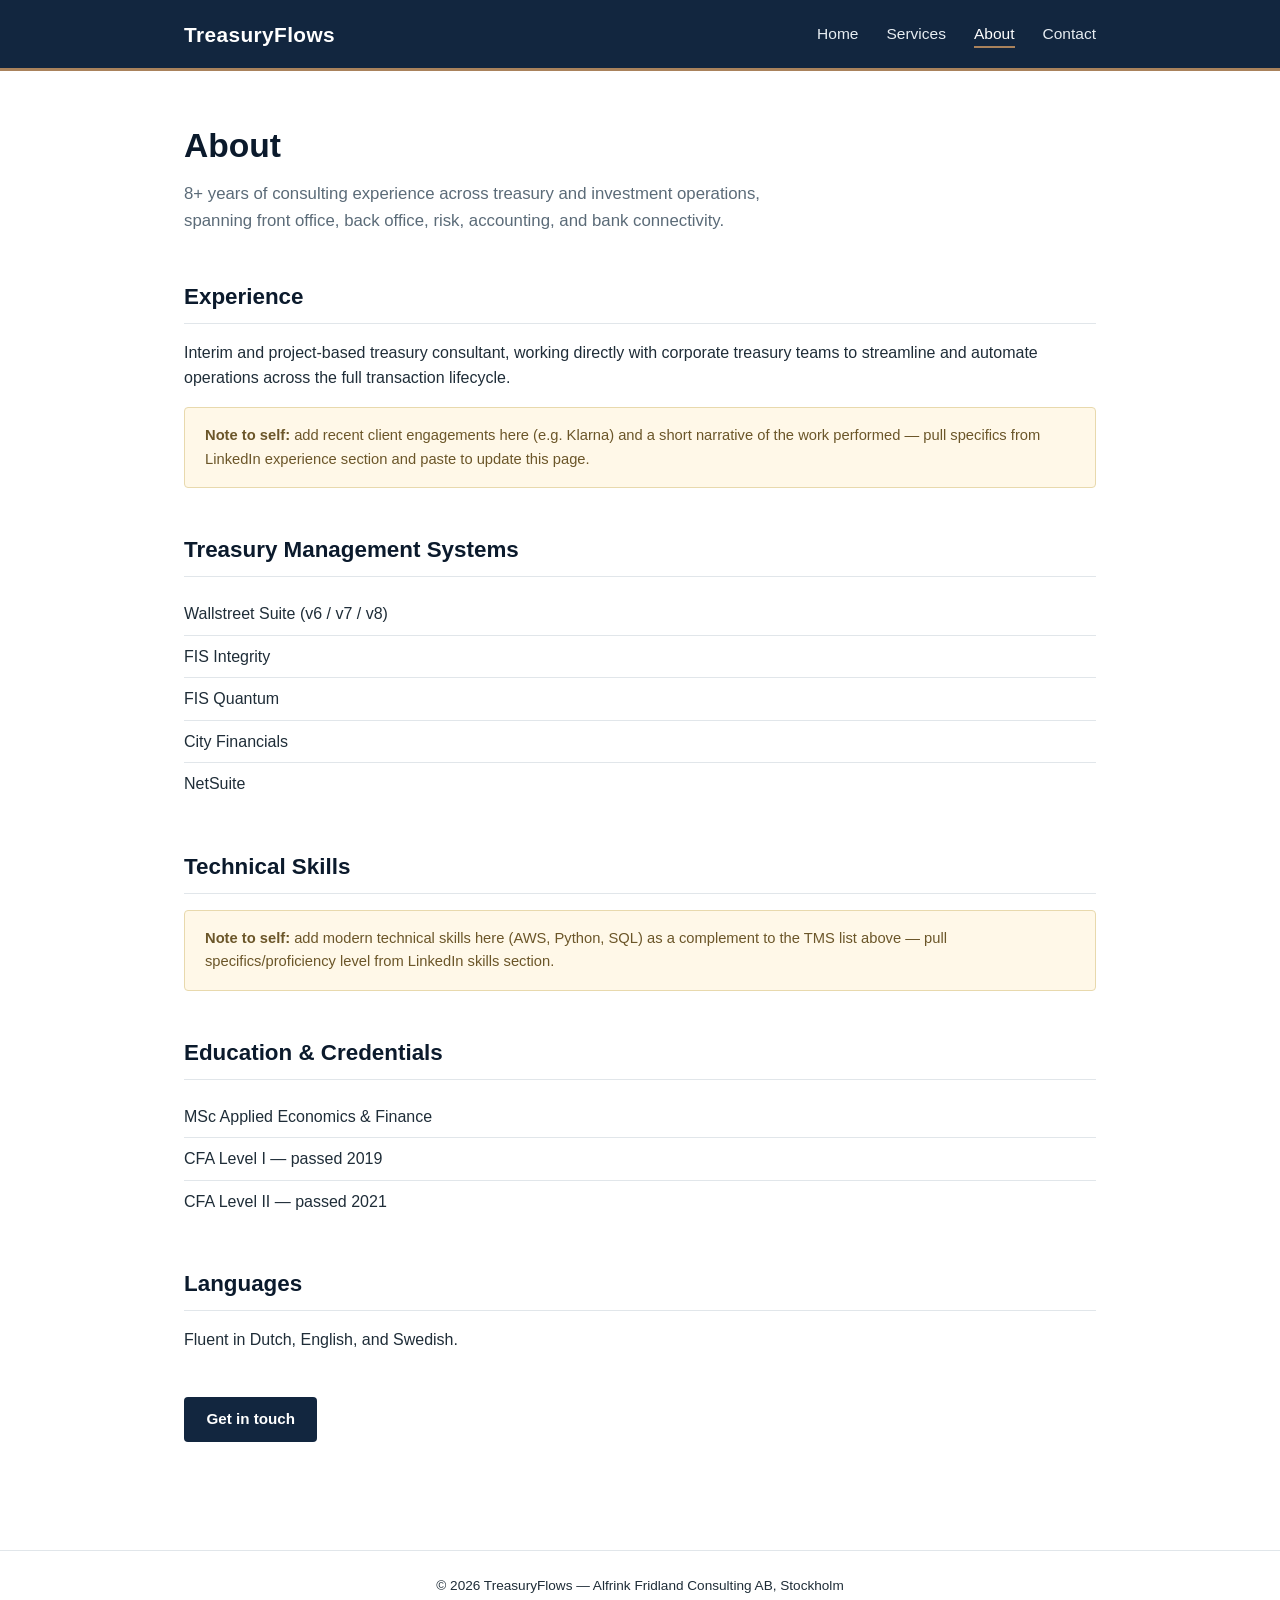
==== about.html @ e220ada0 "Initial TreasuryFlows static site Home, Services, About, and Contact pages with a shared nav and sty" ====
<!DOCTYPE html>
<html lang="en">
<head>
<meta charset="UTF-8">
<meta name="viewport" content="width=device-width, initial-scale=1.0">
<title>About | TreasuryFlows</title>
<meta name="description" content="About Stef Alfrink — 8+ years of treasury and investment operations consulting across leading Treasury Management Systems.">
<link rel="stylesheet" href="styles.css">
</head>
<body>

<header class="site-header">
  <div class="header-inner">
    <a class="brand" href="index.html">TreasuryFlows</a>
    <nav class="site-nav">
      <ul>
        <li><a href="index.html">Home</a></li>
        <li><a href="services.html">Services</a></li>
        <li><a href="about.html" class="active">About</a></li>
        <li><a href="contact.html">Contact</a></li>
      </ul>
    </nav>
  </div>
</header>

<main>

  <section>
    <h1>About</h1>
    <p class="lede">8+ years of consulting experience across treasury and investment operations, spanning front office, back office, risk, accounting, and bank connectivity.</p>
  </section>

  <section>
    <h2>Experience</h2>
    <p>Interim and project-based treasury consultant, working directly with corporate treasury teams to streamline and automate operations across the full transaction lifecycle.</p>
    <div class="note">
      <strong>Note to self:</strong> add recent client engagements here (e.g. Klarna) and a short narrative of the work performed — pull specifics from LinkedIn experience section and paste to update this page.
    </div>
  </section>

  <section>
    <h2>Treasury Management Systems</h2>
    <ul class="credentials-list">
      <li>Wallstreet Suite (v6 / v7 / v8)</li>
      <li>FIS Integrity</li>
      <li>FIS Quantum</li>
      <li>City Financials</li>
      <li>NetSuite</li>
    </ul>
  </section>

  <section>
    <h2>Technical Skills</h2>
    <div class="note">
      <strong>Note to self:</strong> add modern technical skills here (AWS, Python, SQL) as a complement to the TMS list above — pull specifics/proficiency level from LinkedIn skills section.
    </div>
  </section>

  <section>
    <h2>Education &amp; Credentials</h2>
    <ul class="credentials-list">
      <li>MSc Applied Economics &amp; Finance</li>
      <li>CFA Level I — passed 2019</li>
      <li>CFA Level II — passed 2021</li>
    </ul>
  </section>

  <section>
    <h2>Languages</h2>
    <p>Fluent in Dutch, English, and Swedish.</p>
  </section>

  <section>
    <p><a class="btn" href="contact.html">Get in touch</a></p>
  </section>

</main>

<footer class="site-footer">
  <p>&copy; 2026 TreasuryFlows — Alfrink Fridland Consulting AB, Stockholm</p>
</footer>

</body>
</html>
---- styles.css ----
/* TreasuryFlows — shared styles */

:root {
  --navy: #12263f;
  --navy-dark: #0b1a2c;
  --slate: #3d5a73;
  --accent: #a9825c;
  --bg: #ffffff;
  --bg-alt: #f5f7f9;
  --text: #1f2d38;
  --text-muted: #5b6b78;
  --border: #e1e6ea;
  --max-width: 960px;
}

* {
  box-sizing: border-box;
}

html {
  scroll-behavior: smooth;
}

body {
  margin: 0;
  font-family: -apple-system, BlinkMacSystemFont, "Segoe UI", Roboto, Helvetica, Arial, sans-serif;
  color: var(--text);
  background: var(--bg);
  line-height: 1.6;
}

a {
  color: var(--navy);
  text-decoration: none;
}

a:hover {
  text-decoration: underline;
}

img {
  max-width: 100%;
  display: block;
}

/* Header / nav */

header.site-header {
  background: var(--navy);
  border-bottom: 3px solid var(--accent);
}

.header-inner {
  max-width: var(--max-width);
  margin: 0 auto;
  padding: 1.1rem 1.5rem;
  display: flex;
  align-items: center;
  justify-content: space-between;
  flex-wrap: wrap;
  gap: 0.75rem;
}

.brand {
  color: #ffffff;
  font-size: 1.3rem;
  font-weight: 700;
  letter-spacing: 0.02em;
}

.brand:hover {
  text-decoration: none;
  opacity: 0.9;
}

nav.site-nav ul {
  list-style: none;
  display: flex;
  gap: 1.75rem;
  margin: 0;
  padding: 0;
  flex-wrap: wrap;
}

nav.site-nav a {
  color: #e7edf2;
  font-weight: 500;
  font-size: 0.97rem;
}

nav.site-nav a:hover,
nav.site-nav a.active {
  color: #ffffff;
  text-decoration: none;
  border-bottom: 2px solid var(--accent);
  padding-bottom: 4px;
}

/* Main layout */

main {
  max-width: var(--max-width);
  margin: 0 auto;
  padding: 3rem 1.5rem 4rem;
}

section {
  margin-bottom: 2.75rem;
}

h1 {
  font-size: 2.1rem;
  margin: 0 0 0.5rem;
  color: var(--navy-dark);
}

h2 {
  font-size: 1.4rem;
  margin: 0 0 1rem;
  color: var(--navy-dark);
  border-bottom: 1px solid var(--border);
  padding-bottom: 0.5rem;
}

h3 {
  font-size: 1.1rem;
  margin: 0 0 0.4rem;
  color: var(--navy);
}

p {
  margin: 0 0 1rem;
  color: var(--text);
}

.tagline {
  font-size: 1.15rem;
  color: var(--slate);
  font-weight: 500;
  margin-bottom: 1.5rem;
}

.lede {
  font-size: 1.05rem;
  color: var(--text-muted);
  max-width: 640px;
}

/* Hero (home page) */

.hero {
  background: var(--bg-alt);
  border: 1px solid var(--border);
  border-radius: 6px;
  padding: 2.5rem;
  margin-bottom: 3rem;
}

/* Highlight / service cards */

.card-grid {
  display: grid;
  grid-template-columns: repeat(auto-fit, minmax(220px, 1fr));
  gap: 1.5rem;
}

.card {
  background: var(--bg-alt);
  border: 1px solid var(--border);
  border-radius: 6px;
  padding: 1.5rem;
}

.card h3 {
  margin-bottom: 0.6rem;
}

.card ul {
  margin: 0;
  padding-left: 1.1rem;
  color: var(--text-muted);
}

.card li {
  margin-bottom: 0.3rem;
}

/* Buttons / CTA */

.btn {
  display: inline-block;
  background: var(--navy);
  color: #ffffff;
  padding: 0.65rem 1.4rem;
  border-radius: 4px;
  font-weight: 600;
  font-size: 0.95rem;
}

.btn:hover {
  background: var(--navy-dark);
  text-decoration: none;
}

/* About page */

.credentials-list {
  list-style: none;
  padding: 0;
  margin: 0;
}

.credentials-list li {
  padding: 0.5rem 0;
  border-bottom: 1px solid var(--border);
}

.credentials-list li:last-child {
  border-bottom: none;
}

.note {
  background: #fff8e8;
  border: 1px solid #e8d9ad;
  border-radius: 4px;
  padding: 1rem 1.25rem;
  color: #6b5629;
  font-size: 0.92rem;
}

/* Contact page */

.contact-details {
  list-style: none;
  padding: 0;
  margin: 0 0 1.5rem;
  font-size: 1.05rem;
}

.contact-details li {
  margin-bottom: 0.6rem;
}

.contact-details .label {
  color: var(--text-muted);
  display: inline-block;
  min-width: 90px;
}

/* Footer */

footer.site-footer {
  border-top: 1px solid var(--border);
  padding: 1.5rem;
  text-align: center;
  color: var(--text-muted);
  font-size: 0.85rem;
}

footer.site-footer p {
  margin: 0;
}

/* Responsive */

@media (max-width: 560px) {
  .header-inner {
    flex-direction: column;
    align-items: flex-start;
  }

  nav.site-nav ul {
    gap: 1.1rem;
  }

  main {
    padding: 2rem 1.25rem 3rem;
  }

  h1 {
    font-size: 1.7rem;
  }
}
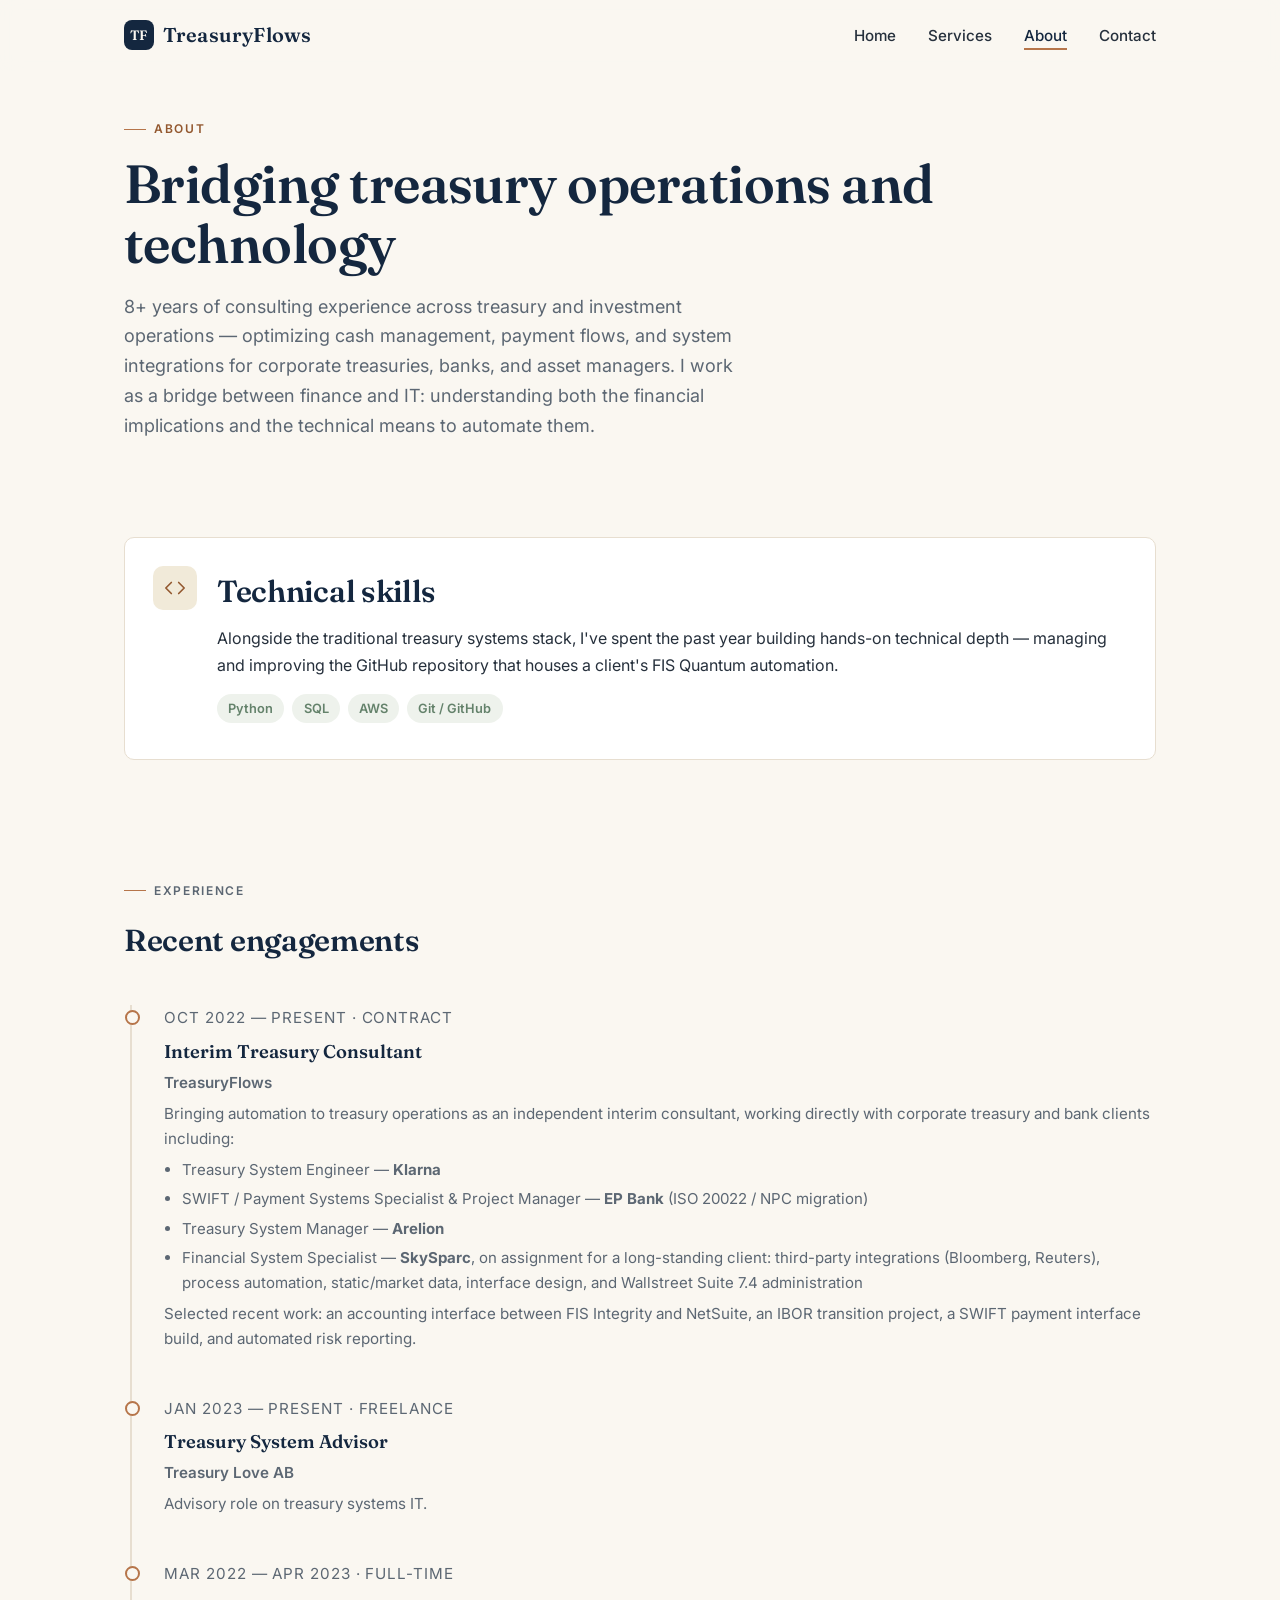
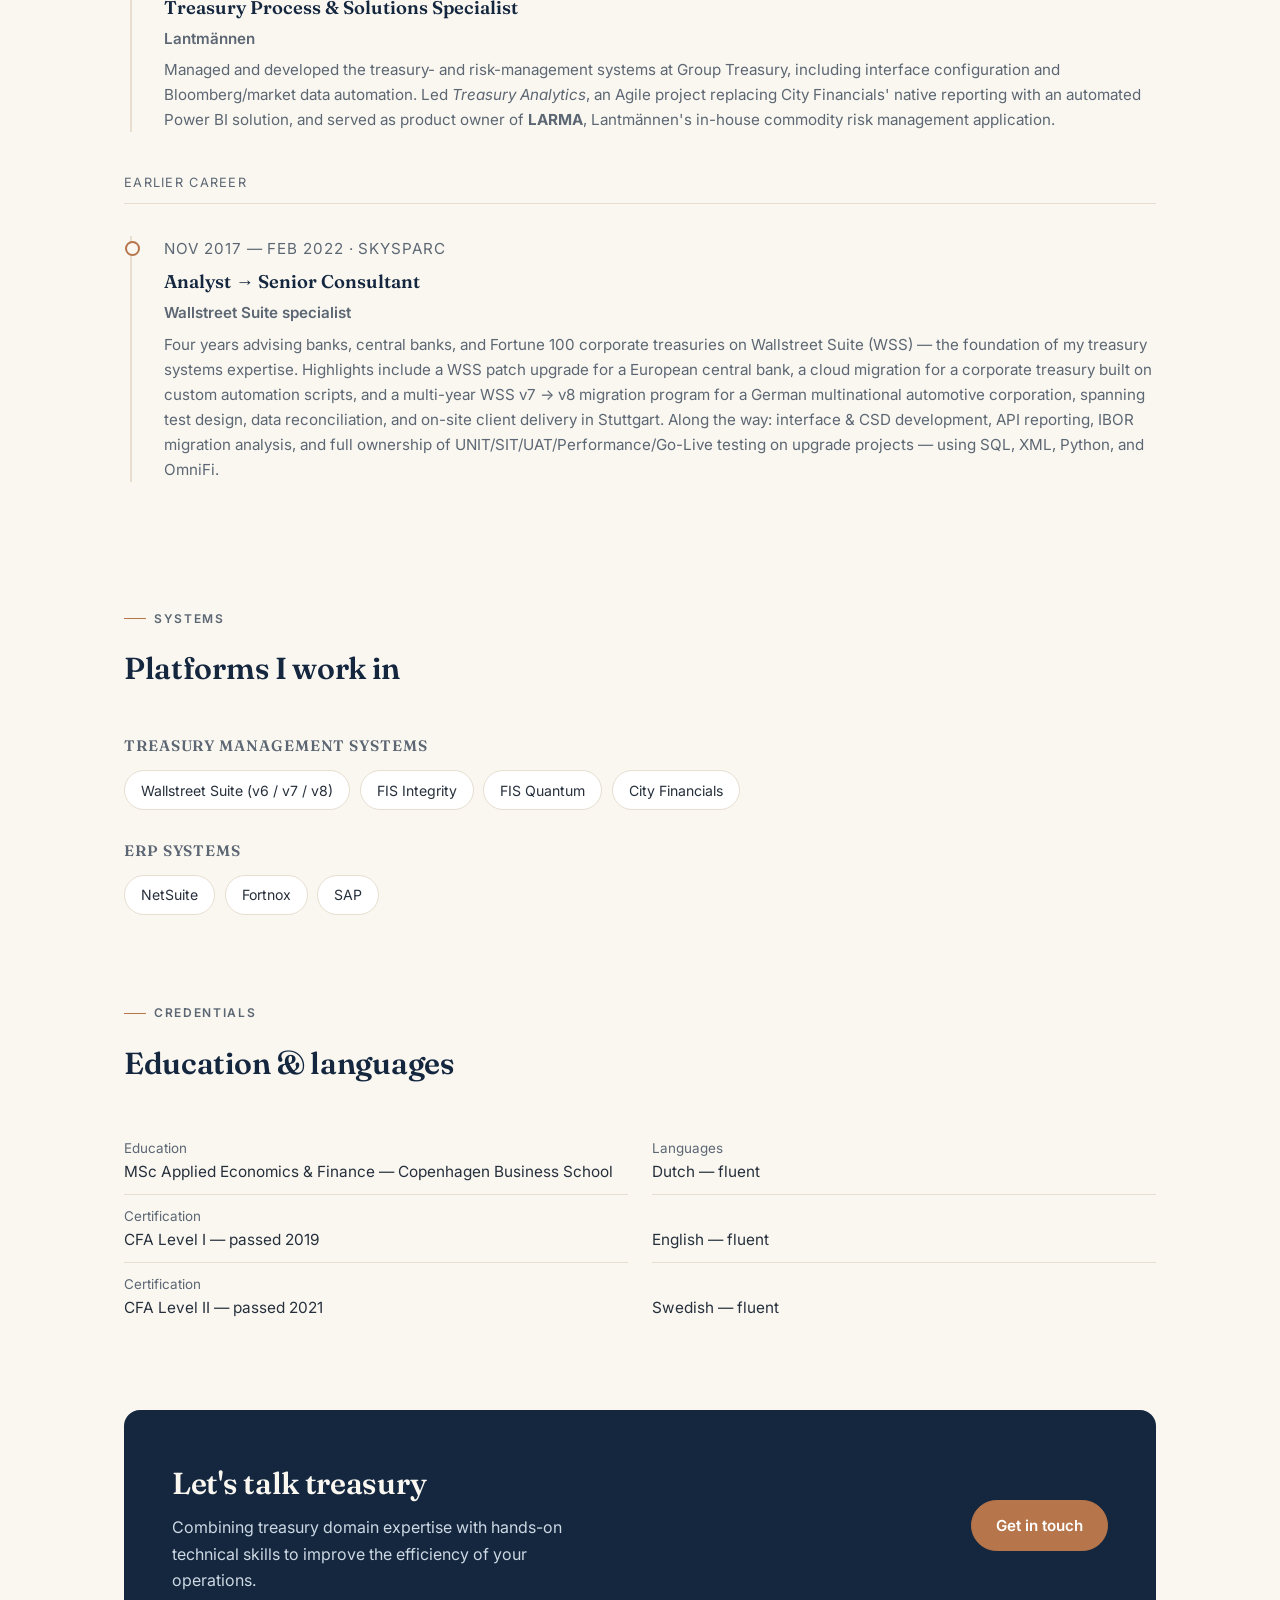
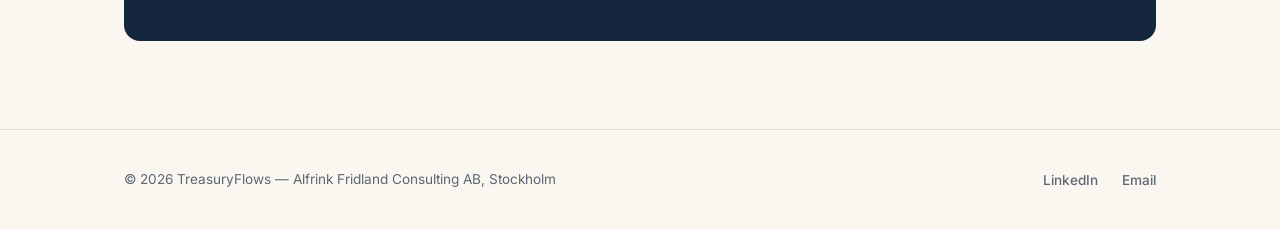
==== commit ca5fdba8: "Redesign site with real experience content and polish Replace the flat navy/white layout with an edi" ====
--- a/about.html
+++ b/about.html
@@ -4,14 +4,18 @@
 <meta charset="UTF-8">
 <meta name="viewport" content="width=device-width, initial-scale=1.0">
 <title>About | TreasuryFlows</title>
-<meta name="description" content="About Stef Alfrink — 8+ years of treasury and investment operations consulting across leading Treasury Management Systems.">
+<meta name="description" content="About Stef Alfrink — 8+ years of treasury and investment operations consulting across leading Treasury Management Systems, with hands-on Python, SQL, and AWS automation skills.">
+<link rel="icon" type="image/svg+xml" href="assets/favicon.svg">
+<link rel="preconnect" href="https://fonts.googleapis.com">
+<link rel="preconnect" href="https://fonts.gstatic.com" crossorigin>
+<link href="https://fonts.googleapis.com/css2?family=Fraunces:opsz,wght@9..144,500;9..144,600;9..144,700&family=Inter:wght@400;500;600;700&display=swap" rel="stylesheet">
 <link rel="stylesheet" href="styles.css">
 </head>
 <body>
 
 <header class="site-header">
   <div class="header-inner">
-    <a class="brand" href="index.html">TreasuryFlows</a>
+    <a class="brand" href="index.html"><span class="brand-mark">TF</span>TreasuryFlows</a>
     <nav class="site-nav">
       <ul>
         <li><a href="index.html">Home</a></li>
@@ -20,65 +24,147 @@
         <li><a href="contact.html">Contact</a></li>
       </ul>
     </nav>
+    <button class="nav-toggle" aria-label="Toggle navigation" aria-expanded="false">
+      <span></span>
+    </button>
   </div>
 </header>
 
 <main>
 
-  <section>
-    <h1>About</h1>
-    <p class="lede">8+ years of consulting experience across treasury and investment operations, spanning front office, back office, risk, accounting, and bank connectivity.</p>
+  <section class="section-tight reveal">
+    <p class="eyebrow">About</p>
+    <h1>Bridging treasury operations and technology</h1>
+    <p class="lede">8+ years of consulting experience across treasury and investment operations — optimizing cash management, payment flows, and system integrations for corporate treasuries, banks, and asset managers. I work as a bridge between finance and IT: understanding both the financial implications and the technical means to automate them.</p>
   </section>
 
-  <section>
-    <h2>Experience</h2>
-    <p>Interim and project-based treasury consultant, working directly with corporate treasury teams to streamline and automate operations across the full transaction lifecycle.</p>
-    <div class="note">
-      <strong>Note to self:</strong> add recent client engagements here (e.g. Klarna) and a short narrative of the work performed — pull specifics from LinkedIn experience section and paste to update this page.
+  <section class="section-tight reveal">
+    <div class="skill-callout">
+      <div class="skill-callout-icon">
+        <svg viewBox="0 0 24 24" fill="none" stroke="currentColor" stroke-width="1.8" stroke-linecap="round" stroke-linejoin="round"><polyline points="16 18 22 12 16 6"/><polyline points="8 6 2 12 8 18"/></svg>
+      </div>
+      <div>
+        <h2>Technical skills</h2>
+        <p>Alongside the traditional treasury systems stack, I've spent the past year building hands-on technical depth — managing and improving the GitHub repository that houses a client's FIS Quantum automation.</p>
+        <div class="skill-tags">
+          <span>Python</span>
+          <span>SQL</span>
+          <span>AWS</span>
+          <span>Git / GitHub</span>
+        </div>
+      </div>
     </div>
   </section>
 
-  <section>
-    <h2>Treasury Management Systems</h2>
-    <ul class="credentials-list">
+  <section class="section">
+    <div class="section-head reveal">
+      <p class="eyebrow">Experience</p>
+      <h2>Recent engagements</h2>
+    </div>
+
+    <div class="timeline reveal">
+      <div class="timeline-item">
+        <p class="timeline-meta">Oct 2022 — Present · Contract</p>
+        <h3>Interim Treasury Consultant</h3>
+        <p class="timeline-org">TreasuryFlows</p>
+        <p>Bringing automation to treasury operations as an independent interim consultant, working directly with corporate treasury and bank clients including:</p>
+        <ul>
+          <li>Treasury System Engineer — <strong>Klarna</strong></li>
+          <li>SWIFT / Payment Systems Specialist &amp; Project Manager — <strong>EP Bank</strong> (ISO 20022 / NPC migration)</li>
+          <li>Treasury System Manager — <strong>Arelion</strong></li>
+          <li>Financial System Specialist — <strong>SkySparc</strong>, on assignment for a long-standing client: third-party integrations (Bloomberg, Reuters), process automation, static/market data, interface design, and Wallstreet Suite 7.4 administration</li>
+        </ul>
+        <p>Selected recent work: an accounting interface between FIS Integrity and NetSuite, an IBOR transition project, a SWIFT payment interface build, and automated risk reporting.</p>
+      </div>
+
+      <div class="timeline-item">
+        <p class="timeline-meta">Jan 2023 — Present · Freelance</p>
+        <h3>Treasury System Advisor</h3>
+        <p class="timeline-org">Treasury Love AB</p>
+        <p>Advisory role on treasury systems IT.</p>
+      </div>
+
+      <div class="timeline-item">
+        <p class="timeline-meta">Mar 2022 — Apr 2023 · Full-time</p>
+        <h3>Treasury Process &amp; Solutions Specialist</h3>
+        <p class="timeline-org">Lantmännen</p>
+        <p>Managed and developed the treasury- and risk-management systems at Group Treasury, including interface configuration and Bloomberg/market data automation. Led <em>Treasury Analytics</em>, an Agile project replacing City Financials' native reporting with an automated Power BI solution, and served as product owner of <strong>LARMA</strong>, Lantmännen's in-house commodity risk management application.</p>
+      </div>
+    </div>
+
+    <p class="timeline-divider" style="margin-top: 2.5rem;">Earlier career</p>
+
+    <div class="timeline reveal">
+      <div class="timeline-item">
+        <p class="timeline-meta">Nov 2017 — Feb 2022 · SkySparc</p>
+        <h3>Analyst → Senior Consultant</h3>
+        <p class="timeline-org">Wallstreet Suite specialist</p>
+        <p>Four years advising banks, central banks, and Fortune 100 corporate treasuries on Wallstreet Suite (WSS) — the foundation of my treasury systems expertise. Highlights include a WSS patch upgrade for a European central bank, a cloud migration for a corporate treasury built on custom automation scripts, and a multi-year WSS v7 → v8 migration program for a German multinational automotive corporation, spanning test design, data reconciliation, and on-site client delivery in Stuttgart. Along the way: interface &amp; CSD development, API reporting, IBOR migration analysis, and full ownership of UNIT/SIT/UAT/Performance/Go-Live testing on upgrade projects — using SQL, XML, Python, and OmniFi.</p>
+      </div>
+    </div>
+  </section>
+
+  <section class="section-tight reveal">
+    <div class="section-head">
+      <p class="eyebrow">Systems</p>
+      <h2>Platforms I work in</h2>
+    </div>
+    <h3 style="font-size: 0.95rem; text-transform: uppercase; letter-spacing: 0.06em; color: var(--text-muted); margin-bottom: 0.75rem;">Treasury Management Systems</h3>
+    <ul class="pill-list" style="margin-bottom: 1.75rem;">
       <li>Wallstreet Suite (v6 / v7 / v8)</li>
       <li>FIS Integrity</li>
       <li>FIS Quantum</li>
       <li>City Financials</li>
+    </ul>
+    <h3 style="font-size: 0.95rem; text-transform: uppercase; letter-spacing: 0.06em; color: var(--text-muted); margin-bottom: 0.75rem;">ERP Systems</h3>
+    <ul class="pill-list">
       <li>NetSuite</li>
+      <li>Fortnox</li>
+      <li>SAP</li>
     </ul>
   </section>
 
-  <section>
-    <h2>Technical Skills</h2>
-    <div class="note">
-      <strong>Note to self:</strong> add modern technical skills here (AWS, Python, SQL) as a complement to the TMS list above — pull specifics/proficiency level from LinkedIn skills section.
+  <section class="section-tight reveal">
+    <div class="section-head">
+      <p class="eyebrow">Credentials</p>
+      <h2>Education &amp; languages</h2>
+    </div>
+    <div class="credentials-grid">
+      <ul class="credentials-list">
+        <li><span class="cred-label">Education</span>MSc Applied Economics &amp; Finance — Copenhagen Business School</li>
+        <li><span class="cred-label">Certification</span>CFA Level I — passed 2019</li>
+        <li><span class="cred-label">Certification</span>CFA Level II — passed 2021</li>
+      </ul>
+      <ul class="credentials-list">
+        <li><span class="cred-label">Languages</span>Dutch — fluent</li>
+        <li><span class="cred-label">&nbsp;</span>English — fluent</li>
+        <li><span class="cred-label">&nbsp;</span>Swedish — fluent</li>
+      </ul>
     </div>
   </section>
 
-  <section>
-    <h2>Education &amp; Credentials</h2>
-    <ul class="credentials-list">
-      <li>MSc Applied Economics &amp; Finance</li>
-      <li>CFA Level I — passed 2019</li>
-      <li>CFA Level II — passed 2021</li>
-    </ul>
-  </section>
-
-  <section>
-    <h2>Languages</h2>
-    <p>Fluent in Dutch, English, and Swedish.</p>
-  </section>
-
-  <section>
-    <p><a class="btn" href="contact.html">Get in touch</a></p>
+  <section class="section-tight reveal">
+    <div class="cta-banner">
+      <div>
+        <h2>Let's talk treasury</h2>
+        <p>Combining treasury domain expertise with hands-on technical skills to improve the efficiency of your operations.</p>
+      </div>
+      <a class="btn" href="contact.html">Get in touch</a>
+    </div>
   </section>
 
 </main>
 
 <footer class="site-footer">
-  <p>&copy; 2026 TreasuryFlows — Alfrink Fridland Consulting AB, Stockholm</p>
+  <div class="footer-inner">
+    <p>&copy; 2026 TreasuryFlows — Alfrink Fridland Consulting AB, Stockholm</p>
+    <ul class="footer-links">
+      <li><a href="https://www.linkedin.com/in/stef-alfrink/" target="_blank" rel="noopener">LinkedIn</a></li>
+      <li><a href="mailto:stef@treasuryflows.com">Email</a></li>
+    </ul>
+  </div>
 </footer>
 
+<script src="script.js"></script>
 </body>
 </html>
--- a/styles.css
+++ b/styles.css
@@ -1,16 +1,24 @@
 /* TreasuryFlows — shared styles */
 
 :root {
-  --navy: #12263f;
-  --navy-dark: #0b1a2c;
-  --slate: #3d5a73;
-  --accent: #a9825c;
-  --bg: #ffffff;
-  --bg-alt: #f5f7f9;
-  --text: #1f2d38;
-  --text-muted: #5b6b78;
-  --border: #e1e6ea;
-  --max-width: 960px;
+  --ink: #14273f;
+  --ink-2: #1e3654;
+  --ink-soft: #3d5975;
+  --cream: #faf7f1;
+  --cream-2: #f1ead9;
+  --paper: #ffffff;
+  --copper: #b6754a;
+  --copper-dark: #93582f;
+  --sage: #64826b;
+  --text: #26303c;
+  --text-muted: #5c6773;
+  --border: #e7ded0;
+  --border-soft: #eee7da;
+  --max-width: 1080px;
+  --radius: 10px;
+  --shadow-sm: 0 1px 2px rgba(20, 39, 63, 0.06);
+  --shadow-md: 0 12px 32px -16px rgba(20, 39, 63, 0.28);
+  --ease: cubic-bezier(0.16, 1, 0.3, 1);
 }
 
 * {
@@ -21,21 +29,30 @@
   scroll-behavior: smooth;
 }
 
+@media (prefers-reduced-motion: reduce) {
+  html {
+    scroll-behavior: auto;
+  }
+  * {
+    animation-duration: 0.01ms !important;
+    animation-iteration-count: 1 !important;
+    transition-duration: 0.01ms !important;
+    scroll-behavior: auto !important;
+  }
+}
+
 body {
   margin: 0;
-  font-family: -apple-system, BlinkMacSystemFont, "Segoe UI", Roboto, Helvetica, Arial, sans-serif;
+  font-family: "Inter", -apple-system, BlinkMacSystemFont, "Segoe UI", Roboto, Helvetica, Arial, sans-serif;
   color: var(--text);
-  background: var(--bg);
-  line-height: 1.6;
+  background: var(--cream);
+  line-height: 1.65;
+  -webkit-font-smoothing: antialiased;
 }
 
 a {
-  color: var(--navy);
+  color: var(--ink);
   text-decoration: none;
-}
-
-a:hover {
-  text-decoration: underline;
 }
 
 img {
@@ -43,57 +60,164 @@
   display: block;
 }
 
+.font-display {
+  font-family: "Fraunces", Georgia, "Times New Roman", serif;
+}
+
+/* Reveal-on-scroll */
+
+.reveal {
+  opacity: 0;
+  transform: translateY(18px);
+  transition: opacity 0.7s var(--ease), transform 0.7s var(--ease);
+}
+
+.reveal.is-visible {
+  opacity: 1;
+  transform: translateY(0);
+}
+
+.reveal-stagger.is-visible > * {
+  transition-delay: calc(var(--stagger-i, 0) * 80ms);
+}
+
 /* Header / nav */
 
 header.site-header {
-  background: var(--navy);
-  border-bottom: 3px solid var(--accent);
+  position: sticky;
+  top: 0;
+  z-index: 50;
+  background: rgba(250, 247, 241, 0.86);
+  backdrop-filter: blur(10px);
+  -webkit-backdrop-filter: blur(10px);
+  border-bottom: 1px solid transparent;
+  transition: border-color 0.3s var(--ease), box-shadow 0.3s var(--ease);
+}
+
+header.site-header.is-scrolled {
+  border-bottom-color: var(--border);
+  box-shadow: var(--shadow-sm);
 }
 
 .header-inner {
   max-width: var(--max-width);
   margin: 0 auto;
-  padding: 1.1rem 1.5rem;
+  padding: 1.15rem 1.5rem;
   display: flex;
   align-items: center;
   justify-content: space-between;
-  flex-wrap: wrap;
-  gap: 0.75rem;
+  gap: 1rem;
 }
 
 .brand {
-  color: #ffffff;
-  font-size: 1.3rem;
-  font-weight: 700;
-  letter-spacing: 0.02em;
-}
-
-.brand:hover {
-  text-decoration: none;
-  opacity: 0.9;
+  display: flex;
+  align-items: center;
+  gap: 0.55rem;
+  color: var(--ink);
+  font-family: "Fraunces", Georgia, serif;
+  font-size: 1.25rem;
+  font-weight: 600;
+  letter-spacing: 0.01em;
+}
+
+.brand-mark {
+  width: 30px;
+  height: 30px;
+  border-radius: 8px;
+  background: var(--ink);
+  color: var(--cream);
+  display: flex;
+  align-items: center;
+  justify-content: center;
+  font-family: "Fraunces", serif;
+  font-weight: 600;
+  font-size: 0.85rem;
+  flex-shrink: 0;
 }
 
 nav.site-nav ul {
   list-style: none;
   display: flex;
-  gap: 1.75rem;
+  gap: 2rem;
   margin: 0;
   padding: 0;
-  flex-wrap: wrap;
 }
 
 nav.site-nav a {
-  color: #e7edf2;
+  color: var(--text);
   font-weight: 500;
-  font-size: 0.97rem;
-}
-
-nav.site-nav a:hover,
+  font-size: 0.95rem;
+  position: relative;
+  padding-bottom: 3px;
+}
+
+nav.site-nav a::after {
+  content: "";
+  position: absolute;
+  left: 0;
+  right: 100%;
+  bottom: -2px;
+  height: 2px;
+  background: var(--copper);
+  transition: right 0.25s var(--ease);
+}
+
+nav.site-nav a:hover::after,
+nav.site-nav a.active::after {
+  right: 0;
+}
+
 nav.site-nav a.active {
-  color: #ffffff;
-  text-decoration: none;
-  border-bottom: 2px solid var(--accent);
-  padding-bottom: 4px;
+  color: var(--ink);
+}
+
+.nav-toggle {
+  display: none;
+  width: 40px;
+  height: 40px;
+  border-radius: 8px;
+  border: 1px solid var(--border);
+  background: var(--paper);
+  align-items: center;
+  justify-content: center;
+  cursor: pointer;
+  flex-shrink: 0;
+}
+
+.nav-toggle span,
+.nav-toggle span::before,
+.nav-toggle span::after {
+  content: "";
+  display: block;
+  width: 18px;
+  height: 2px;
+  background: var(--ink);
+  position: relative;
+  transition: transform 0.25s var(--ease), opacity 0.25s var(--ease);
+}
+
+.nav-toggle span::before {
+  position: absolute;
+  top: -6px;
+}
+
+.nav-toggle span::after {
+  position: absolute;
+  top: 6px;
+}
+
+header.site-header.nav-open .nav-toggle span {
+  background: transparent;
+}
+
+header.site-header.nav-open .nav-toggle span::before {
+  top: 0;
+  transform: rotate(45deg);
+}
+
+header.site-header.nav-open .nav-toggle span::after {
+  top: 0;
+  transform: rotate(-45deg);
 }
 
 /* Main layout */
@@ -101,31 +225,67 @@
 main {
   max-width: var(--max-width);
   margin: 0 auto;
-  padding: 3rem 1.5rem 4rem;
-}
-
-section {
-  margin-bottom: 2.75rem;
+  padding: 0 1.5rem;
+}
+
+.section {
+  padding: 4.5rem 0;
+}
+
+.section-tight {
+  padding: 2.5rem 0;
+}
+
+.section-head {
+  max-width: 640px;
+  margin-bottom: 2.5rem;
+}
+
+.eyebrow {
+  display: inline-flex;
+  align-items: center;
+  gap: 0.5rem;
+  text-transform: uppercase;
+  letter-spacing: 0.14em;
+  font-size: 0.75rem;
+  font-weight: 600;
+  color: var(--copper-dark);
+  margin: 0 0 0.9rem;
+}
+
+.eyebrow::before {
+  content: "";
+  width: 22px;
+  height: 1px;
+  background: var(--copper);
+  display: inline-block;
 }
 
 h1 {
-  font-size: 2.1rem;
+  font-family: "Fraunces", Georgia, serif;
+  font-size: clamp(2.2rem, 4.2vw, 3.4rem);
+  line-height: 1.12;
+  margin: 0 0 1.1rem;
+  color: var(--ink);
+  font-weight: 600;
+  letter-spacing: -0.01em;
+}
+
+h2 {
+  font-family: "Fraunces", Georgia, serif;
+  font-size: clamp(1.5rem, 2.6vw, 1.9rem);
+  margin: 0 0 0.6rem;
+  color: var(--ink);
+  font-weight: 600;
+  letter-spacing: -0.01em;
+}
+
+h3 {
+  font-family: "Fraunces", Georgia, serif;
+  font-size: 1.15rem;
   margin: 0 0 0.5rem;
-  color: var(--navy-dark);
-}
-
-h2 {
-  font-size: 1.4rem;
-  margin: 0 0 1rem;
-  color: var(--navy-dark);
-  border-bottom: 1px solid var(--border);
-  padding-bottom: 0.5rem;
-}
-
-h3 {
-  font-size: 1.1rem;
-  margin: 0 0 0.4rem;
-  color: var(--navy);
+  color: var(--ink);
+  font-weight: 600;
 }
 
 p {
@@ -133,76 +293,441 @@
   color: var(--text);
 }
 
-.tagline {
-  font-size: 1.15rem;
-  color: var(--slate);
-  font-weight: 500;
-  margin-bottom: 1.5rem;
-}
-
 .lede {
-  font-size: 1.05rem;
-  color: var(--text-muted);
-  max-width: 640px;
-}
-
-/* Hero (home page) */
+  font-size: 1.13rem;
+  color: var(--text-muted);
+  max-width: 620px;
+}
+
+.section-head p {
+  color: var(--text-muted);
+}
+
+/* Hero */
 
 .hero {
-  background: var(--bg-alt);
-  border: 1px solid var(--border);
-  border-radius: 6px;
-  padding: 2.5rem;
-  margin-bottom: 3rem;
-}
-
-/* Highlight / service cards */
+  position: relative;
+  padding: 5rem 0 4rem;
+  overflow: hidden;
+}
+
+.hero-flows {
+  position: absolute;
+  top: -10%;
+  right: -8%;
+  width: 620px;
+  max-width: 65vw;
+  opacity: 0.55;
+  pointer-events: none;
+  z-index: 0;
+}
+
+.hero-flows path {
+  stroke-dasharray: 6 10;
+  animation: flow 26s linear infinite;
+}
+
+.hero-flows path:nth-child(2) {
+  animation-duration: 32s;
+  animation-direction: reverse;
+}
+
+.hero-flows path:nth-child(3) {
+  animation-duration: 20s;
+}
+
+@keyframes flow {
+  to {
+    stroke-dashoffset: -400;
+  }
+}
+
+.hero-inner {
+  position: relative;
+  z-index: 1;
+  max-width: 680px;
+}
+
+.hero .lede {
+  margin-bottom: 2rem;
+}
+
+.cta-row {
+  display: flex;
+  gap: 1rem;
+  flex-wrap: wrap;
+}
+
+/* Stats */
+
+.stats {
+  display: grid;
+  grid-template-columns: repeat(4, 1fr);
+  gap: 1.5rem;
+  padding: 2.5rem 0;
+  border-top: 1px solid var(--border);
+  border-bottom: 1px solid var(--border);
+}
+
+.stat-num {
+  font-family: "Fraunces", Georgia, serif;
+  font-size: clamp(2rem, 3.6vw, 2.6rem);
+  font-weight: 600;
+  color: var(--ink);
+  display: inline-flex;
+  align-items: baseline;
+  gap: 2px;
+}
+
+.stat-num .suffix {
+  font-size: 0.55em;
+  color: var(--copper-dark);
+}
+
+.stat p {
+  margin: 0.25rem 0 0;
+  font-size: 0.9rem;
+  color: var(--text-muted);
+}
+
+/* Card grid / service highlights */
 
 .card-grid {
   display: grid;
-  grid-template-columns: repeat(auto-fit, minmax(220px, 1fr));
-  gap: 1.5rem;
+  grid-template-columns: repeat(auto-fit, minmax(230px, 1fr));
+  gap: 1.35rem;
 }
 
 .card {
-  background: var(--bg-alt);
+  background: var(--paper);
   border: 1px solid var(--border);
-  border-radius: 6px;
-  padding: 1.5rem;
-}
-
-.card h3 {
-  margin-bottom: 0.6rem;
+  border-radius: var(--radius);
+  padding: 1.6rem;
+  transition: transform 0.3s var(--ease), box-shadow 0.3s var(--ease), border-color 0.3s var(--ease);
+}
+
+.card:hover {
+  transform: translateY(-4px);
+  box-shadow: var(--shadow-md);
+  border-color: var(--border-soft);
+}
+
+.card-icon {
+  width: 38px;
+  height: 38px;
+  border-radius: 9px;
+  background: var(--cream-2);
+  color: var(--copper-dark);
+  display: flex;
+  align-items: center;
+  justify-content: center;
+  margin-bottom: 0.9rem;
+}
+
+.card-icon svg {
+  width: 19px;
+  height: 19px;
+}
+
+.card p {
+  color: var(--text-muted);
+  font-size: 0.94rem;
+  margin-bottom: 0;
 }
 
 .card ul {
   margin: 0;
+  padding-left: 1.05rem;
+  color: var(--text-muted);
+  font-size: 0.94rem;
+}
+
+.card li {
+  margin-bottom: 0.35rem;
+}
+
+.card-link {
+  display: inline-flex;
+  align-items: center;
+  gap: 0.35rem;
+  margin-top: 0.9rem;
+  font-size: 0.88rem;
+  font-weight: 600;
+  color: var(--ink);
+}
+
+.card-link svg {
+  width: 14px;
+  height: 14px;
+  transition: transform 0.25s var(--ease);
+}
+
+.card-link:hover svg {
+  transform: translateX(3px);
+}
+
+/* Client strip */
+
+.client-strip {
+  padding: 2.75rem 0;
+}
+
+.client-strip .eyebrow {
+  margin-bottom: 1.25rem;
+}
+
+.client-list {
+  display: flex;
+  flex-wrap: wrap;
+  gap: 0.75rem 1rem;
+  list-style: none;
+  padding: 0;
+  margin: 0;
+}
+
+.client-list li {
+  font-family: "Fraunces", Georgia, serif;
+  font-size: 1.15rem;
+  color: var(--ink-soft);
+  padding: 0.4rem 0;
+}
+
+.client-list li:not(:last-child)::after {
+  content: "";
+  display: inline-block;
+  width: 5px;
+  height: 5px;
+  border-radius: 50%;
+  background: var(--border);
+  margin-left: 1rem;
+  vertical-align: middle;
+}
+
+/* Buttons / CTA */
+
+.btn {
+  display: inline-flex;
+  align-items: center;
+  gap: 0.5rem;
+  background: var(--ink);
+  color: var(--cream);
+  padding: 0.75rem 1.5rem;
+  border-radius: 999px;
+  font-weight: 600;
+  font-size: 0.95rem;
+  border: 1px solid var(--ink);
+  transition: background 0.25s var(--ease), transform 0.25s var(--ease), box-shadow 0.25s var(--ease);
+}
+
+.btn:hover {
+  background: var(--ink-2);
+  text-decoration: none;
+  transform: translateY(-2px);
+  box-shadow: var(--shadow-md);
+}
+
+.btn-ghost {
+  background: transparent;
+  color: var(--ink);
+  border: 1px solid var(--border);
+}
+
+.btn-ghost:hover {
+  background: var(--paper);
+  border-color: var(--ink);
+}
+
+/* CTA banner */
+
+.cta-banner {
+  background: var(--ink);
+  color: var(--cream);
+  border-radius: 16px;
+  padding: 3rem;
+  display: flex;
+  align-items: center;
+  justify-content: space-between;
+  flex-wrap: wrap;
+  gap: 1.5rem;
+  position: relative;
+  overflow: hidden;
+}
+
+.cta-banner h2 {
+  color: var(--cream);
+  margin-bottom: 0.4rem;
+}
+
+.cta-banner p {
+  color: #cdd8e3;
+  margin-bottom: 0;
+  max-width: 440px;
+}
+
+.cta-banner .btn {
+  background: var(--copper);
+  border-color: var(--copper);
+  color: #fff;
+}
+
+.cta-banner .btn:hover {
+  background: var(--copper-dark);
+  border-color: var(--copper-dark);
+}
+
+/* Timeline (About) */
+
+.timeline {
+  position: relative;
+  border-left: 2px solid var(--border);
+  padding-left: 2rem;
+  margin-left: 0.4rem;
+}
+
+.timeline-item {
+  position: relative;
+  padding-bottom: 2.4rem;
+}
+
+.timeline-item:last-child {
+  padding-bottom: 0;
+}
+
+.timeline-item::before {
+  content: "";
+  position: absolute;
+  left: -2.44rem;
+  top: 0.3rem;
+  width: 11px;
+  height: 11px;
+  border-radius: 50%;
+  background: var(--cream);
+  border: 2px solid var(--copper);
+}
+
+.timeline-meta {
+  font-size: 0.82rem;
+  color: var(--text-muted);
+  text-transform: uppercase;
+  letter-spacing: 0.06em;
+  margin-bottom: 0.3rem;
+}
+
+.timeline-item h3 {
+  margin-bottom: 0.15rem;
+}
+
+.timeline-org {
+  color: var(--copper-dark);
+  font-weight: 600;
+  font-size: 0.95rem;
+  margin-bottom: 0.5rem;
+}
+
+.timeline-item p {
+  color: var(--text-muted);
+  font-size: 0.95rem;
+  margin-bottom: 0.4rem;
+}
+
+.timeline-item ul {
+  margin: 0.4rem 0 0;
   padding-left: 1.1rem;
   color: var(--text-muted);
-}
-
-.card li {
+  font-size: 0.94rem;
+}
+
+.timeline-item li {
   margin-bottom: 0.3rem;
 }
 
-/* Buttons / CTA */
-
-.btn {
-  display: inline-block;
-  background: var(--navy);
-  color: #ffffff;
-  padding: 0.65rem 1.4rem;
-  border-radius: 4px;
-  font-weight: 600;
-  font-size: 0.95rem;
-}
-
-.btn:hover {
-  background: var(--navy-dark);
-  text-decoration: none;
-}
-
-/* About page */
+.timeline-divider {
+  margin: 0.5rem 0 2rem;
+  padding-left: 0;
+  font-size: 0.8rem;
+  text-transform: uppercase;
+  letter-spacing: 0.1em;
+  color: var(--text-muted);
+  border-bottom: 1px solid var(--border);
+  padding-bottom: 0.6rem;
+}
+
+/* Pills */
+
+.pill-list {
+  display: flex;
+  flex-wrap: wrap;
+  gap: 0.6rem;
+  list-style: none;
+  padding: 0;
+  margin: 0;
+}
+
+.pill-list li {
+  background: var(--paper);
+  border: 1px solid var(--border);
+  border-radius: 999px;
+  padding: 0.45rem 1rem;
+  font-size: 0.88rem;
+  color: var(--text);
+}
+
+/* Skill callout */
+
+.skill-callout {
+  background: var(--paper);
+  border: 1px solid var(--border);
+  border-radius: var(--radius);
+  padding: 1.75rem;
+  display: grid;
+  grid-template-columns: auto 1fr;
+  gap: 1.25rem;
+  align-items: flex-start;
+}
+
+.skill-callout-icon {
+  width: 44px;
+  height: 44px;
+  border-radius: 10px;
+  background: var(--cream-2);
+  color: var(--copper-dark);
+  display: flex;
+  align-items: center;
+  justify-content: center;
+}
+
+.skill-callout-icon svg {
+  width: 22px;
+  height: 22px;
+}
+
+.skill-callout p:last-child {
+  margin-bottom: 0;
+}
+
+.skill-tags {
+  display: flex;
+  gap: 0.5rem;
+  flex-wrap: wrap;
+  margin: 0.7rem 0 0.5rem;
+}
+
+.skill-tags span {
+  font-size: 0.8rem;
+  font-weight: 600;
+  color: var(--sage);
+  background: #eef2ec;
+  border-radius: 999px;
+  padding: 0.25rem 0.7rem;
+}
+
+/* Credentials grid (About) */
+
+.credentials-grid {
+  display: grid;
+  grid-template-columns: repeat(auto-fit, minmax(240px, 1fr));
+  gap: 1.5rem;
+}
 
 .credentials-list {
   list-style: none;
@@ -211,73 +736,223 @@
 }
 
 .credentials-list li {
-  padding: 0.5rem 0;
+  padding: 0.6rem 0;
   border-bottom: 1px solid var(--border);
+  font-size: 0.96rem;
 }
 
 .credentials-list li:last-child {
   border-bottom: none;
 }
 
-.note {
-  background: #fff8e8;
-  border: 1px solid #e8d9ad;
-  border-radius: 4px;
-  padding: 1rem 1.25rem;
-  color: #6b5629;
-  font-size: 0.92rem;
+.credentials-list .cred-label {
+  color: var(--text-muted);
+  font-size: 0.84rem;
+  display: block;
 }
 
 /* Contact page */
+
+.contact-grid {
+  display: grid;
+  grid-template-columns: 1.1fr 0.9fr;
+  gap: 2.5rem;
+  align-items: start;
+}
+
+.contact-card {
+  background: var(--paper);
+  border: 1px solid var(--border);
+  border-radius: var(--radius);
+  padding: 2rem;
+}
 
 .contact-details {
   list-style: none;
   padding: 0;
-  margin: 0 0 1.5rem;
-  font-size: 1.05rem;
+  margin: 0;
 }
 
 .contact-details li {
-  margin-bottom: 0.6rem;
+  display: flex;
+  align-items: center;
+  gap: 0.9rem;
+  padding: 0.85rem 0;
+  border-bottom: 1px solid var(--border);
+}
+
+.contact-details li:last-child {
+  border-bottom: none;
+}
+
+.contact-icon {
+  width: 36px;
+  height: 36px;
+  border-radius: 9px;
+  background: var(--cream-2);
+  color: var(--copper-dark);
+  display: flex;
+  align-items: center;
+  justify-content: center;
+  flex-shrink: 0;
+}
+
+.contact-icon svg {
+  width: 17px;
+  height: 17px;
 }
 
 .contact-details .label {
   color: var(--text-muted);
-  display: inline-block;
-  min-width: 90px;
+  font-size: 0.78rem;
+  text-transform: uppercase;
+  letter-spacing: 0.06em;
+  display: block;
+  margin-bottom: 0.1rem;
+}
+
+.contact-details a {
+  font-weight: 600;
+}
+
+.availability {
+  display: inline-flex;
+  align-items: center;
+  gap: 0.5rem;
+  font-size: 0.88rem;
+  font-weight: 600;
+  color: var(--sage);
+  background: #eef2ec;
+  border-radius: 999px;
+  padding: 0.5rem 1rem;
+  margin-bottom: 1.5rem;
+}
+
+.availability::before {
+  content: "";
+  width: 8px;
+  height: 8px;
+  border-radius: 50%;
+  background: var(--sage);
 }
 
 /* Footer */
 
 footer.site-footer {
   border-top: 1px solid var(--border);
-  padding: 1.5rem;
-  text-align: center;
+  margin-top: 3rem;
+}
+
+.footer-inner {
+  max-width: var(--max-width);
+  margin: 0 auto;
+  padding: 2.25rem 1.5rem;
+  display: flex;
+  align-items: center;
+  justify-content: space-between;
+  flex-wrap: wrap;
+  gap: 1rem;
+}
+
+.footer-inner p {
+  margin: 0;
   color: var(--text-muted);
   font-size: 0.85rem;
 }
 
-footer.site-footer p {
+.footer-links {
+  display: flex;
+  gap: 1.5rem;
+  list-style: none;
+  padding: 0;
   margin: 0;
 }
 
+.footer-links a {
+  color: var(--text-muted);
+  font-size: 0.85rem;
+  font-weight: 500;
+}
+
+.footer-links a:hover {
+  color: var(--ink);
+}
+
 /* Responsive */
 
-@media (max-width: 560px) {
-  .header-inner {
+@media (max-width: 860px) {
+  .contact-grid {
+    grid-template-columns: 1fr;
+  }
+}
+
+@media (max-width: 720px) {
+  .nav-toggle {
+    display: flex;
+  }
+
+  nav.site-nav {
+    position: absolute;
+    top: 100%;
+    left: 0;
+    right: 0;
+    background: var(--cream);
+    border-bottom: 1px solid var(--border);
+    box-shadow: var(--shadow-md);
+    max-height: 0;
+    overflow: hidden;
+    transition: max-height 0.3s var(--ease);
+  }
+
+  header.site-header.nav-open nav.site-nav {
+    max-height: 320px;
+  }
+
+  nav.site-nav ul {
+    flex-direction: column;
+    gap: 0;
+    padding: 0.5rem 1.5rem 1.25rem;
+  }
+
+  nav.site-nav a {
+    display: block;
+    padding: 0.7rem 0;
+  }
+
+  nav.site-nav a::after {
+    display: none;
+  }
+
+  .stats {
+    grid-template-columns: repeat(2, 1fr);
+  }
+
+  .cta-banner {
+    padding: 2.25rem 1.75rem;
     flex-direction: column;
     align-items: flex-start;
   }
 
-  nav.site-nav ul {
-    gap: 1.1rem;
-  }
-
+  .hero-flows {
+    opacity: 0.35;
+  }
+}
+
+@media (max-width: 560px) {
   main {
-    padding: 2rem 1.25rem 3rem;
-  }
-
-  h1 {
-    font-size: 1.7rem;
-  }
-}
+    padding: 0 1.25rem;
+  }
+
+  .section {
+    padding: 3rem 0;
+  }
+
+  .stats {
+    grid-template-columns: repeat(2, 1fr);
+    gap: 1.75rem;
+  }
+
+  .skill-callout {
+    grid-template-columns: 1fr;
+  }
+}
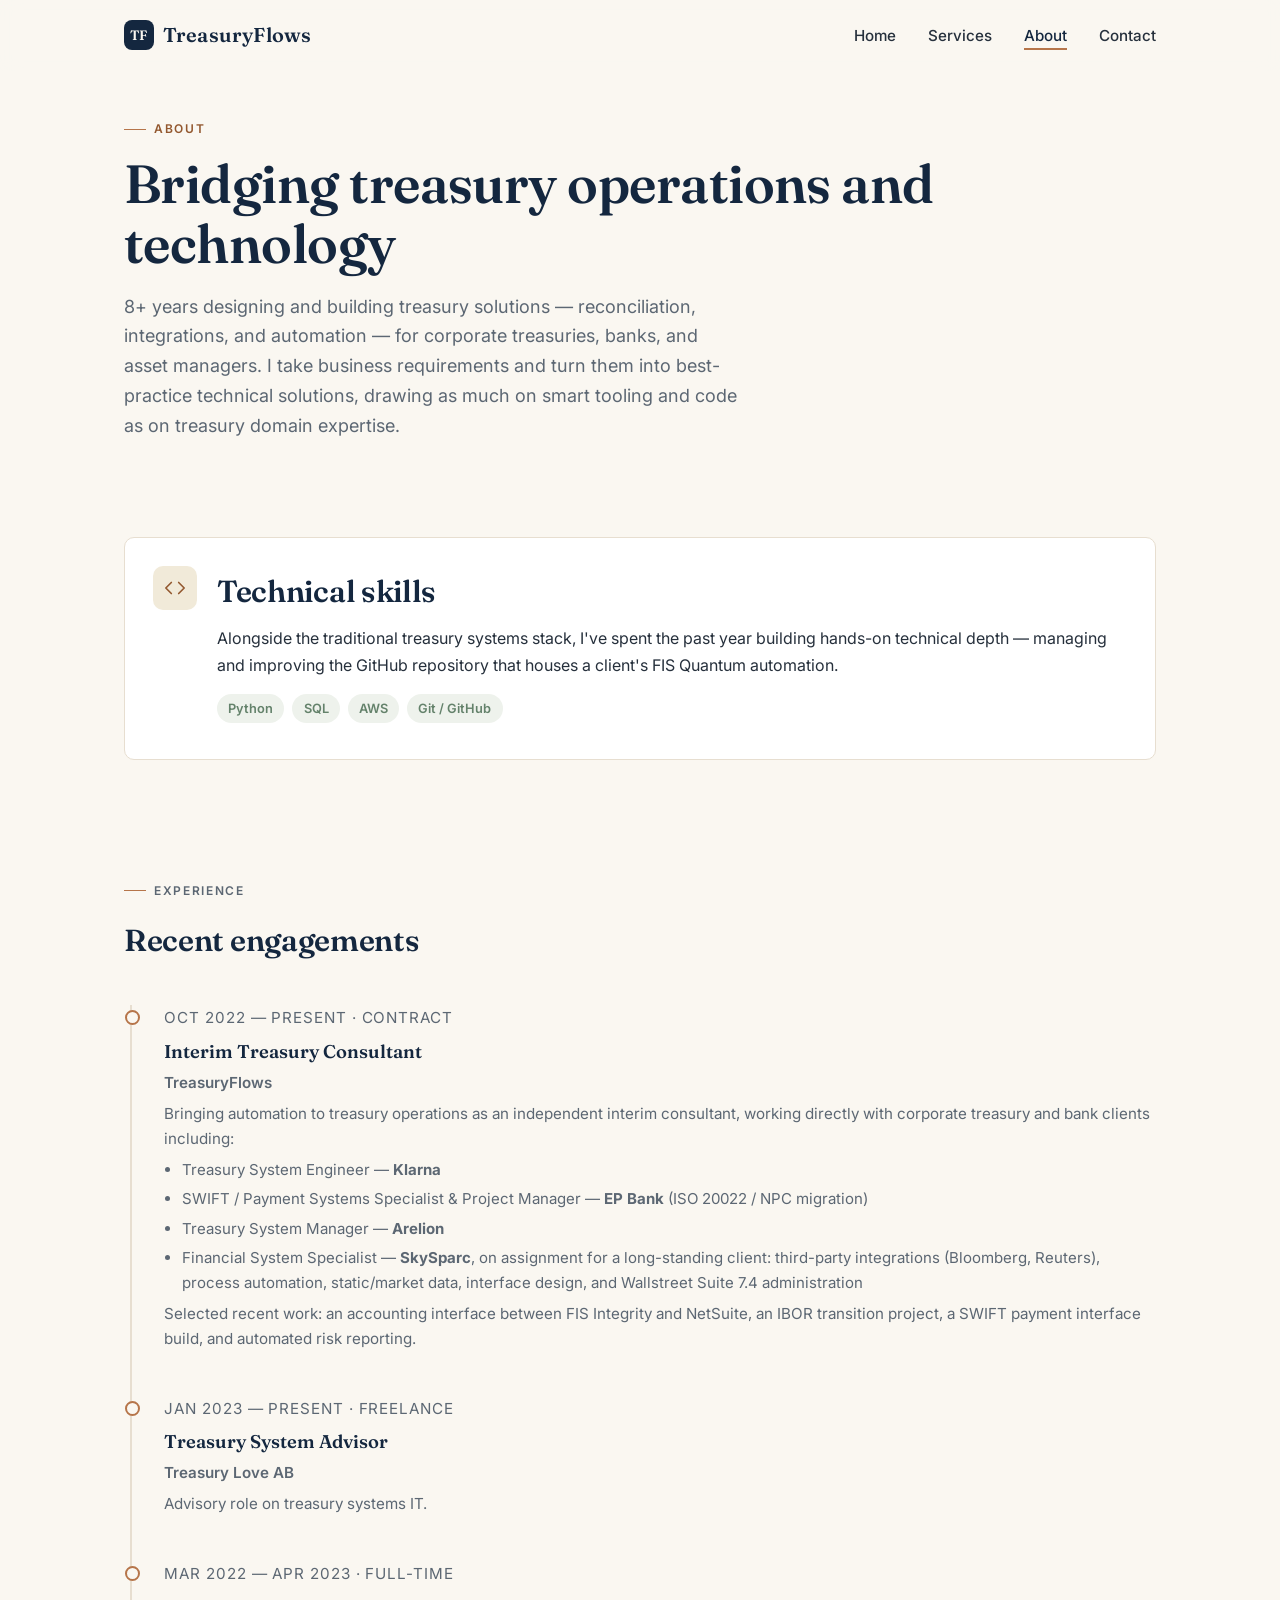
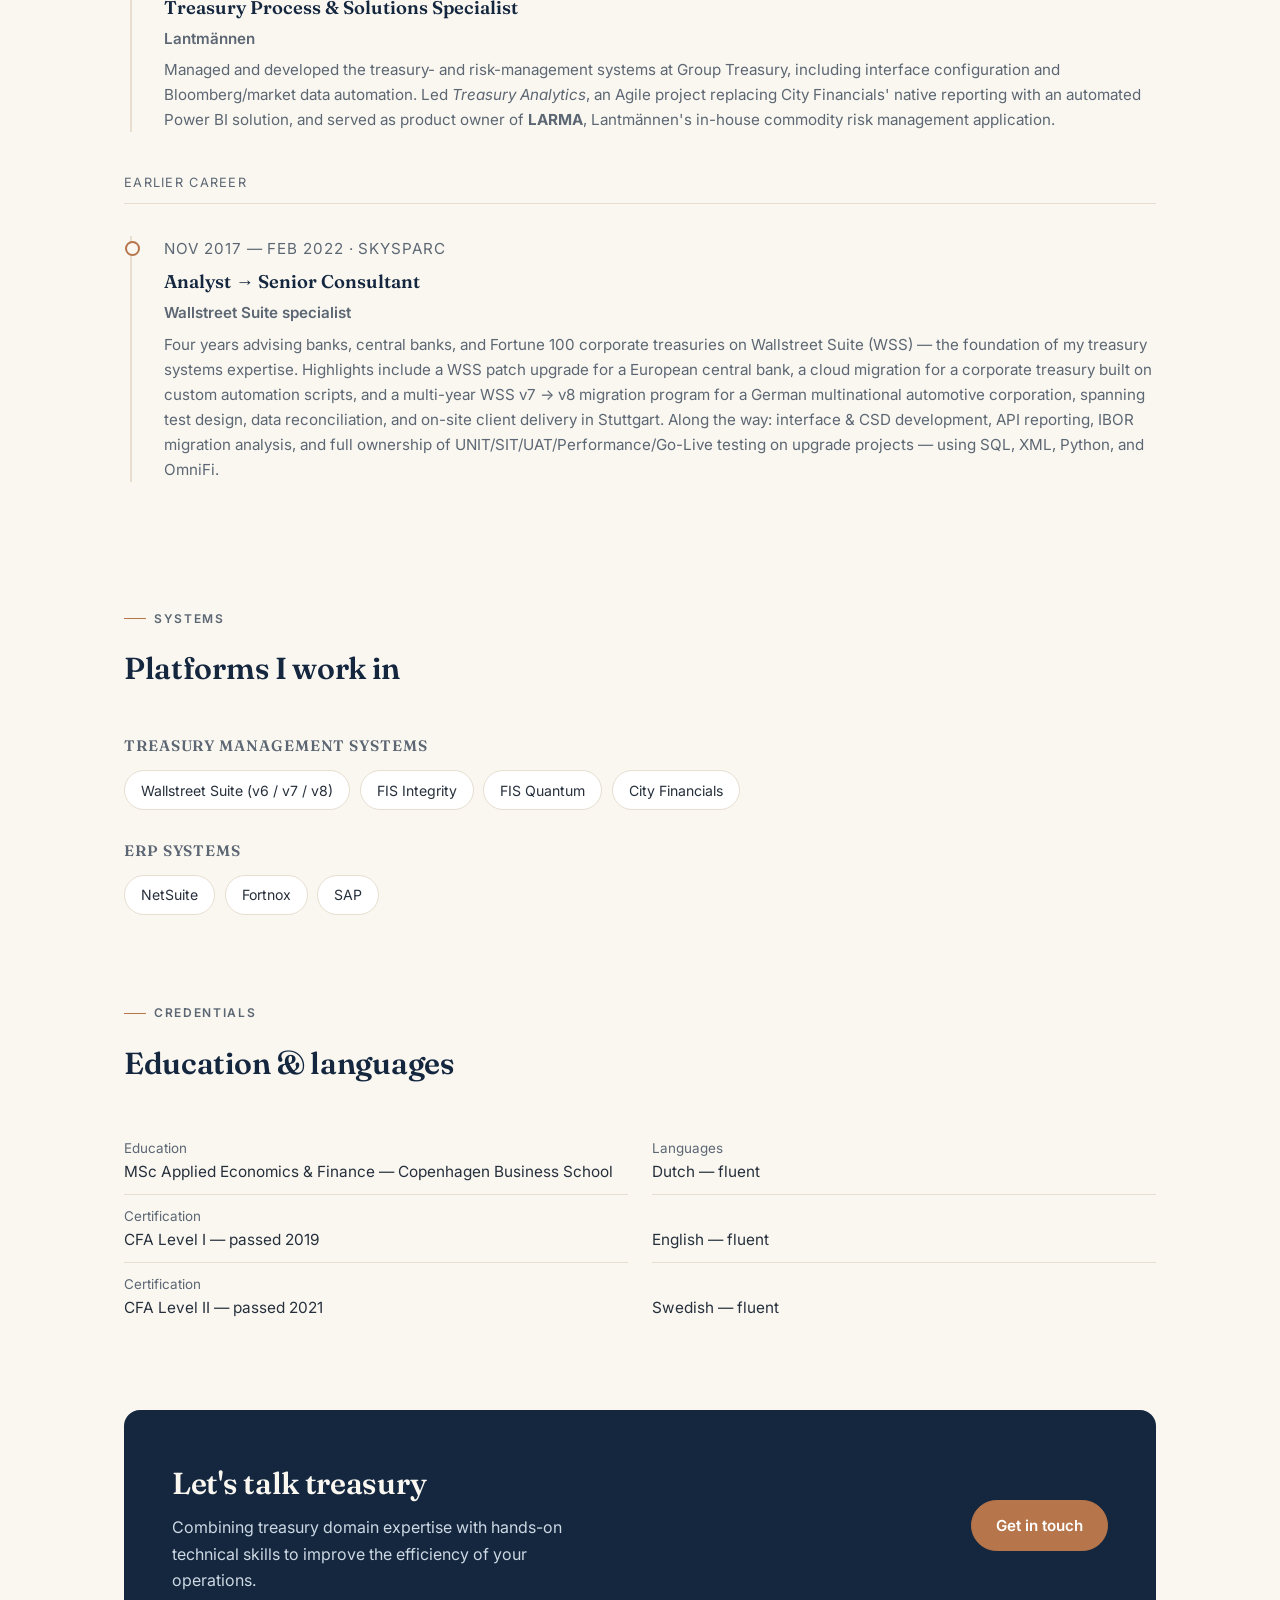
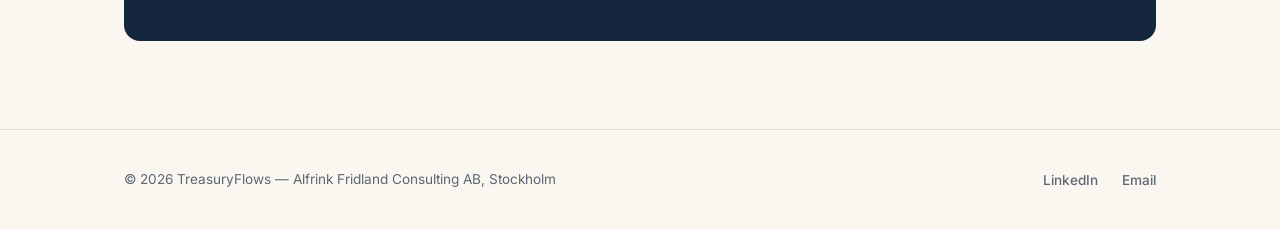
==== commit 2799dee9: "Reposition as treasury solutions architect, drop Front Office Remove Front Office (deal handling is " ====
--- a/about.html
+++ b/about.html
@@ -35,7 +35,7 @@
   <section class="section-tight reveal">
     <p class="eyebrow">About</p>
     <h1>Bridging treasury operations and technology</h1>
-    <p class="lede">8+ years of consulting experience across treasury and investment operations — optimizing cash management, payment flows, and system integrations for corporate treasuries, banks, and asset managers. I work as a bridge between finance and IT: understanding both the financial implications and the technical means to automate them.</p>
+    <p class="lede">8+ years designing and building treasury solutions — reconciliation, integrations, and automation — for corporate treasuries, banks, and asset managers. I take business requirements and turn them into best-practice technical solutions, drawing as much on smart tooling and code as on treasury domain expertise.</p>
   </section>
 
   <section class="section-tight reveal">
--- a/styles.css
+++ b/styles.css
@@ -836,6 +836,15 @@
   background: var(--sage);
 }
 
+.availability.is-busy {
+  color: var(--copper-dark);
+  background: var(--cream-2);
+}
+
+.availability.is-busy::before {
+  background: var(--copper);
+}
+
 /* Footer */
 
 footer.site-footer {
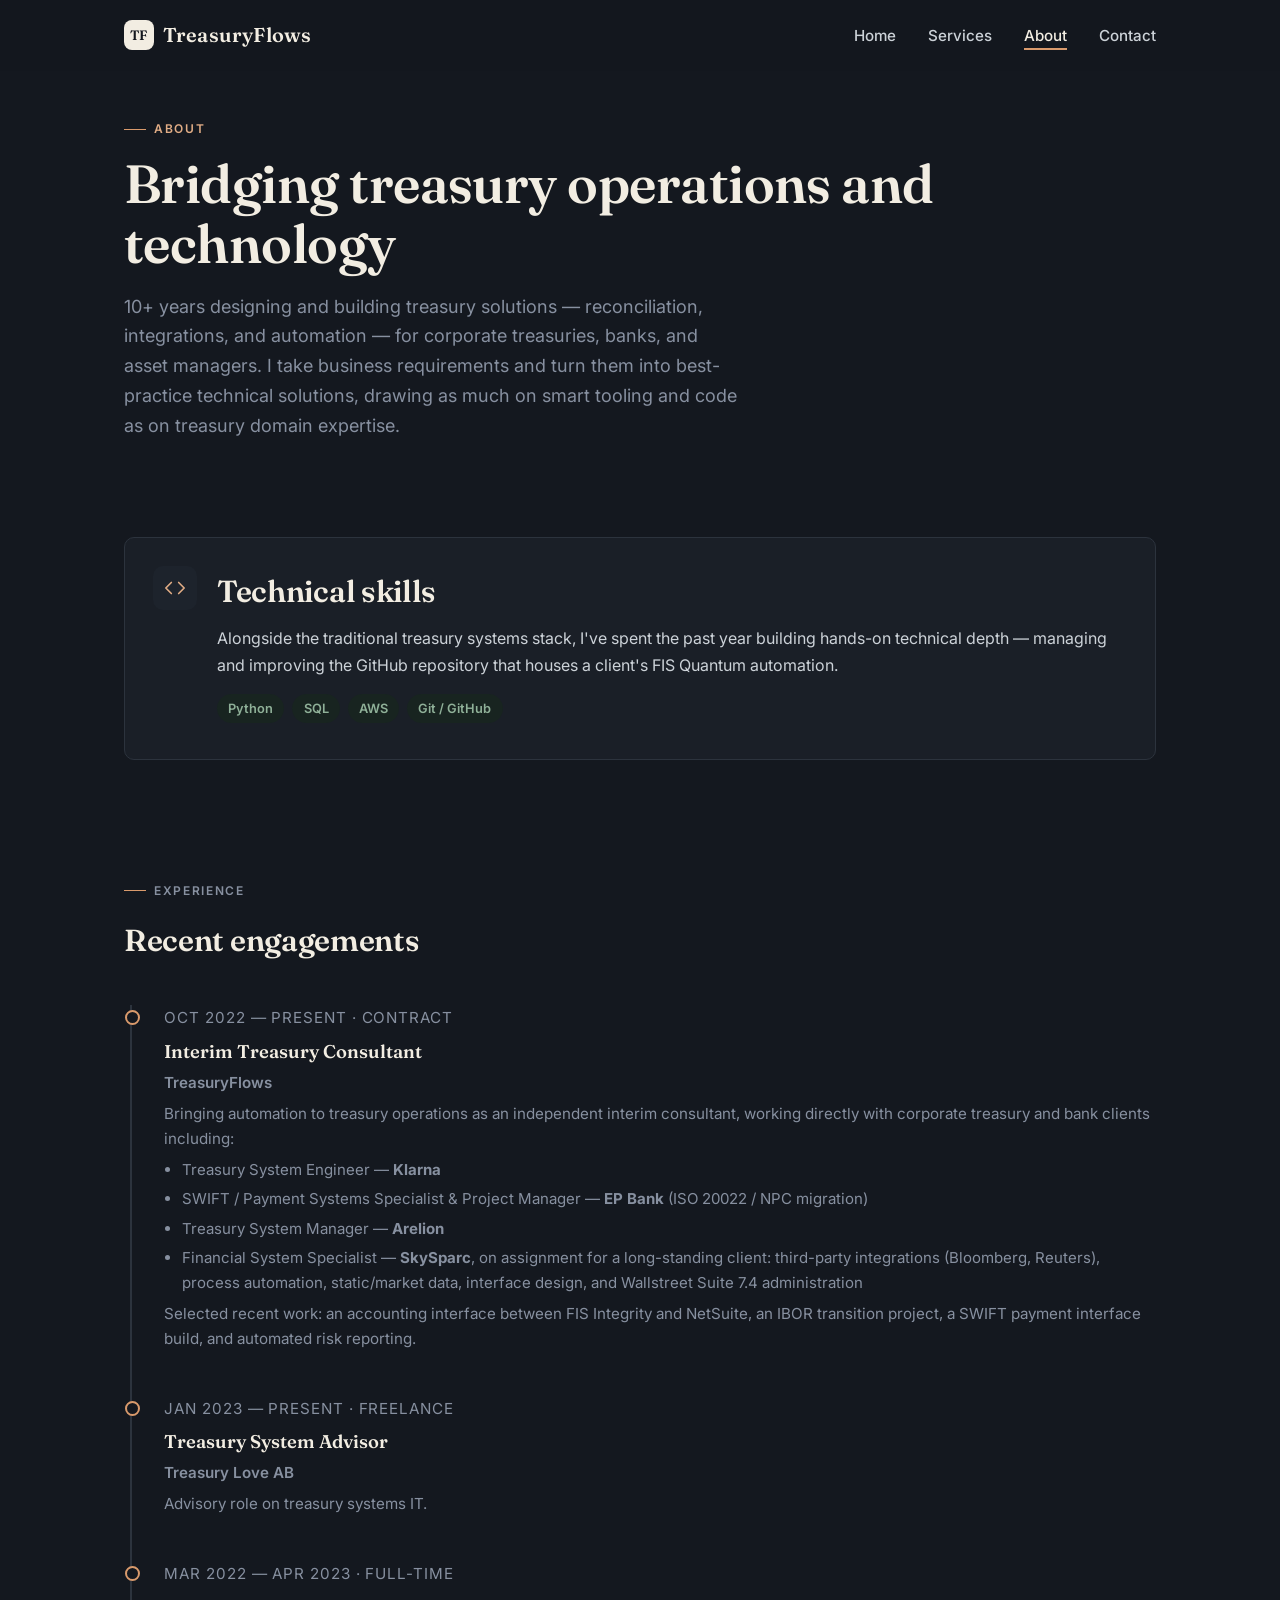
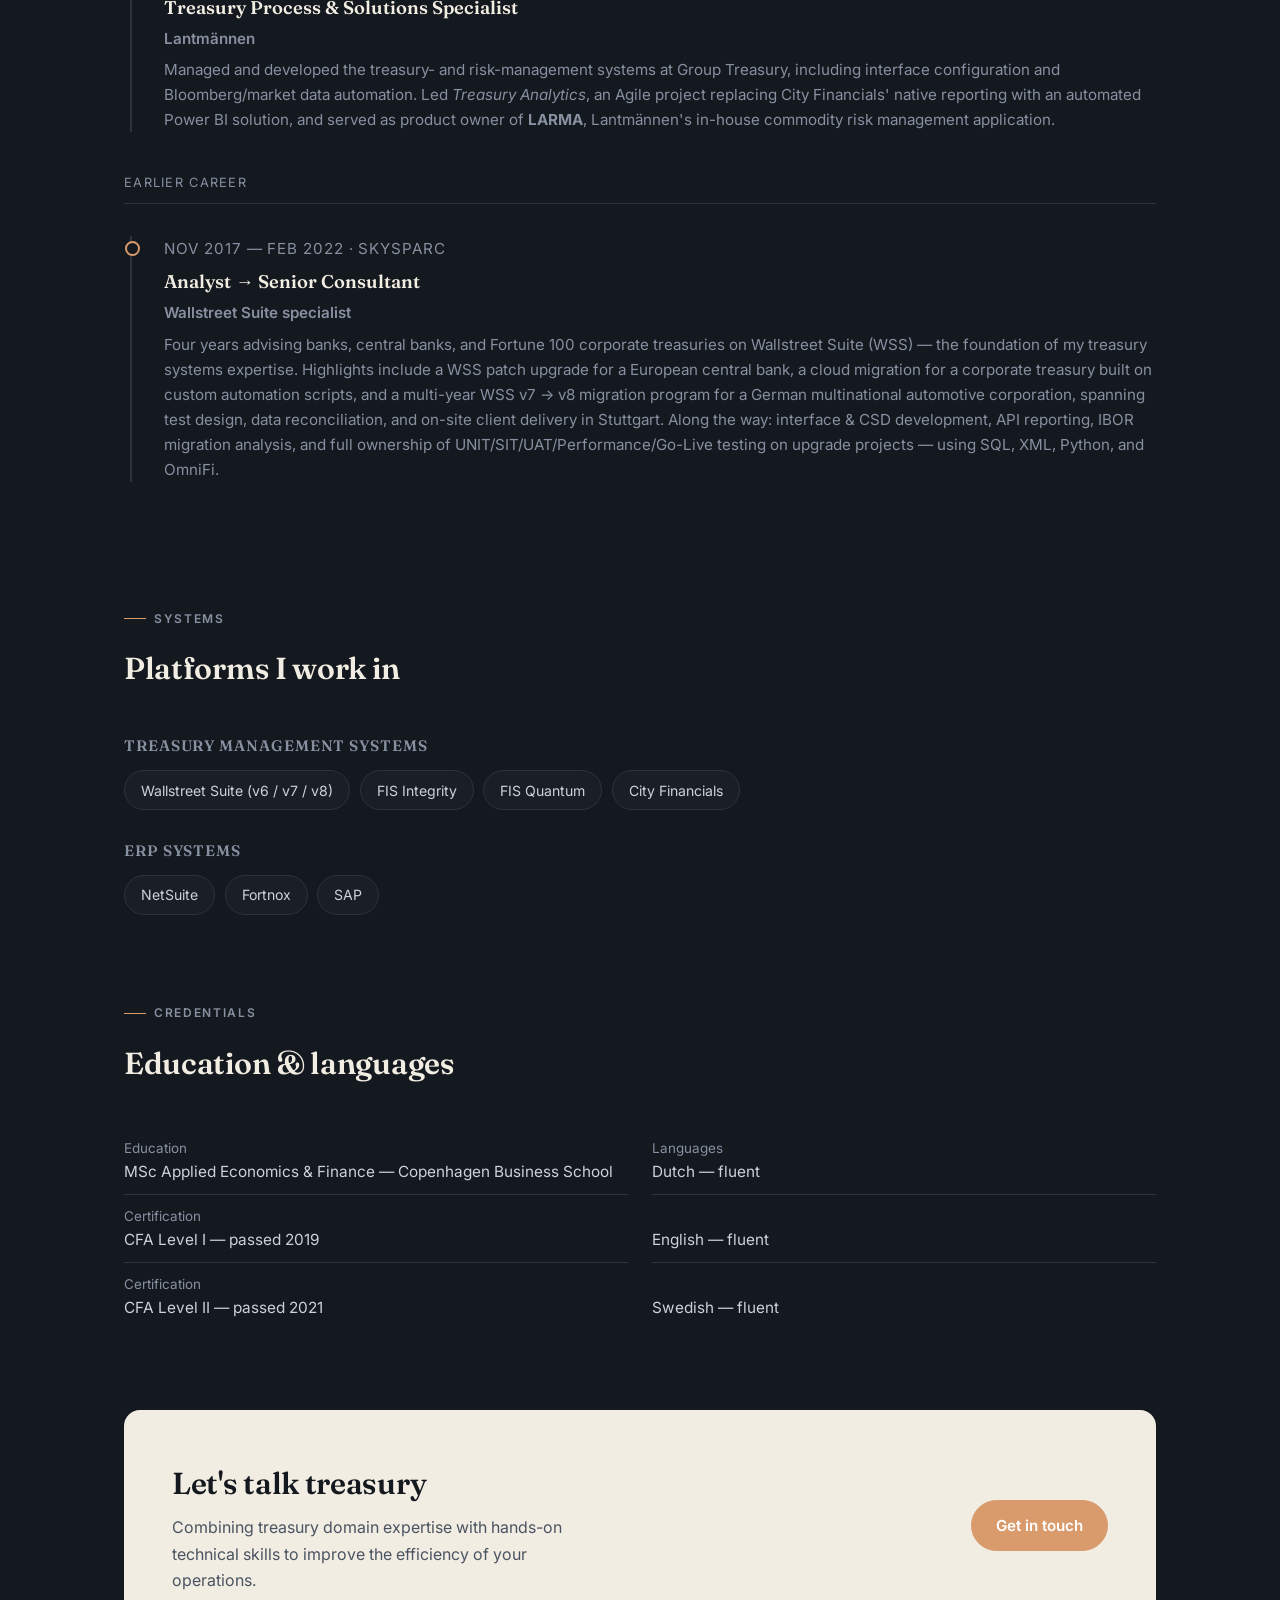
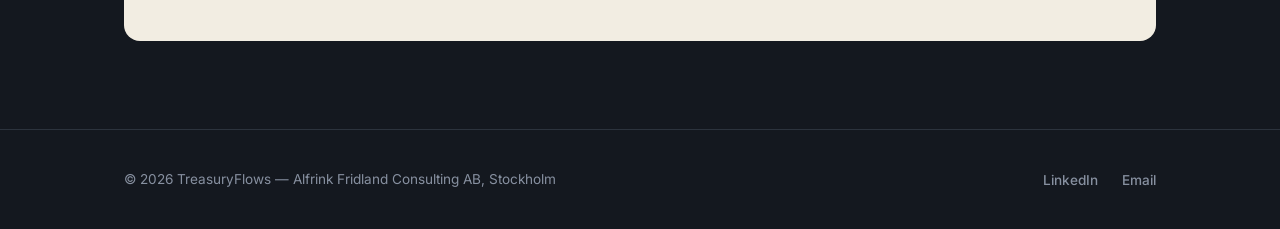
==== commit 795f5a7b: "Switch to a dark theme, drop the slogan, bump to 10+ years Rework the palette to a dark charcoal bac" ====
--- a/about.html
+++ b/about.html
@@ -4,7 +4,7 @@
 <meta charset="UTF-8">
 <meta name="viewport" content="width=device-width, initial-scale=1.0">
 <title>About | TreasuryFlows</title>
-<meta name="description" content="About Stef Alfrink — 8+ years of treasury and investment operations consulting across leading Treasury Management Systems, with hands-on Python, SQL, and AWS automation skills.">
+<meta name="description" content="About Stef Alfrink — 10+ years of treasury and investment operations consulting across leading Treasury Management Systems, with hands-on Python, SQL, and AWS automation skills.">
 <link rel="icon" type="image/svg+xml" href="assets/favicon.svg">
 <link rel="preconnect" href="https://fonts.googleapis.com">
 <link rel="preconnect" href="https://fonts.gstatic.com" crossorigin>
@@ -35,7 +35,7 @@
   <section class="section-tight reveal">
     <p class="eyebrow">About</p>
     <h1>Bridging treasury operations and technology</h1>
-    <p class="lede">8+ years designing and building treasury solutions — reconciliation, integrations, and automation — for corporate treasuries, banks, and asset managers. I take business requirements and turn them into best-practice technical solutions, drawing as much on smart tooling and code as on treasury domain expertise.</p>
+    <p class="lede">10+ years designing and building treasury solutions — reconciliation, integrations, and automation — for corporate treasuries, banks, and asset managers. I take business requirements and turn them into best-practice technical solutions, drawing as much on smart tooling and code as on treasury domain expertise.</p>
   </section>
 
   <section class="section-tight reveal">
--- a/styles.css
+++ b/styles.css
@@ -1,23 +1,24 @@
 /* TreasuryFlows — shared styles */
 
 :root {
-  --ink: #14273f;
-  --ink-2: #1e3654;
-  --ink-soft: #3d5975;
-  --cream: #faf7f1;
-  --cream-2: #f1ead9;
-  --paper: #ffffff;
-  --copper: #b6754a;
-  --copper-dark: #93582f;
-  --sage: #64826b;
-  --text: #26303c;
-  --text-muted: #5c6773;
-  --border: #e7ded0;
-  --border-soft: #eee7da;
+  --ink: #f2ede2;
+  --ink-2: #dcd5c6;
+  --ink-soft: #9aa7b2;
+  --cream: #14181f;
+  --cream-2: #1d232c;
+  --paper: #1a1f27;
+  --copper: #d99a6c;
+  --copper-dark: #e0ac85;
+  --sage: #8fb098;
+  --sage-tint: #182420;
+  --text: #ccd2d8;
+  --text-muted: #8790a0;
+  --border: #2c333d;
+  --border-soft: #363f4b;
   --max-width: 1080px;
   --radius: 10px;
-  --shadow-sm: 0 1px 2px rgba(20, 39, 63, 0.06);
-  --shadow-md: 0 12px 32px -16px rgba(20, 39, 63, 0.28);
+  --shadow-sm: 0 1px 2px rgba(0, 0, 0, 0.35);
+  --shadow-md: 0 18px 40px -16px rgba(0, 0, 0, 0.55);
   --ease: cubic-bezier(0.16, 1, 0.3, 1);
 }
 
@@ -87,7 +88,7 @@
   position: sticky;
   top: 0;
   z-index: 50;
-  background: rgba(250, 247, 241, 0.86);
+  background: rgba(20, 24, 31, 0.86);
   backdrop-filter: blur(10px);
   -webkit-backdrop-filter: blur(10px);
   border-bottom: 1px solid transparent;
@@ -559,7 +560,7 @@
 }
 
 .cta-banner p {
-  color: #cdd8e3;
+  color: #4a5361;
   margin-bottom: 0;
   max-width: 440px;
 }
@@ -716,7 +717,7 @@
   font-size: 0.8rem;
   font-weight: 600;
   color: var(--sage);
-  background: #eef2ec;
+  background: var(--sage-tint);
   border-radius: 999px;
   padding: 0.25rem 0.7rem;
 }
@@ -822,7 +823,7 @@
   font-size: 0.88rem;
   font-weight: 600;
   color: var(--sage);
-  background: #eef2ec;
+  background: var(--sage-tint);
   border-radius: 999px;
   padding: 0.5rem 1rem;
   margin-bottom: 1.5rem;
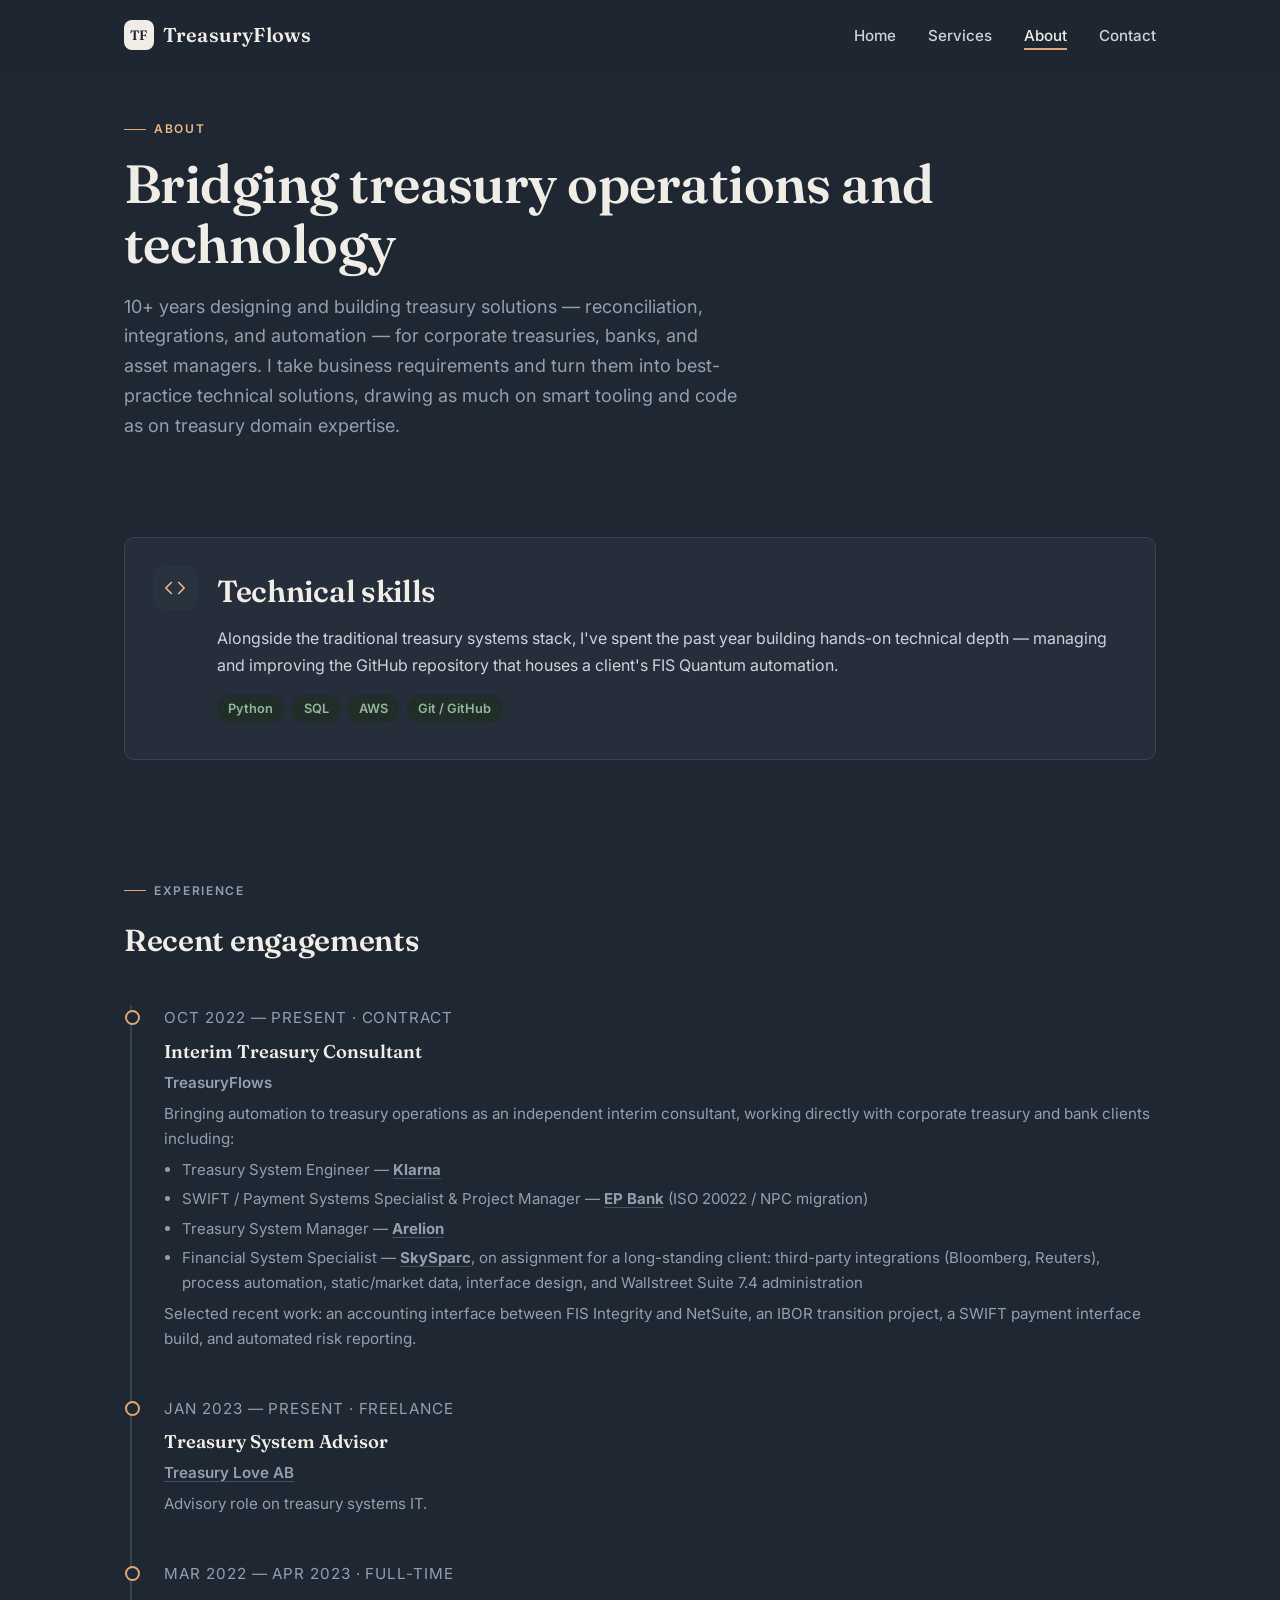
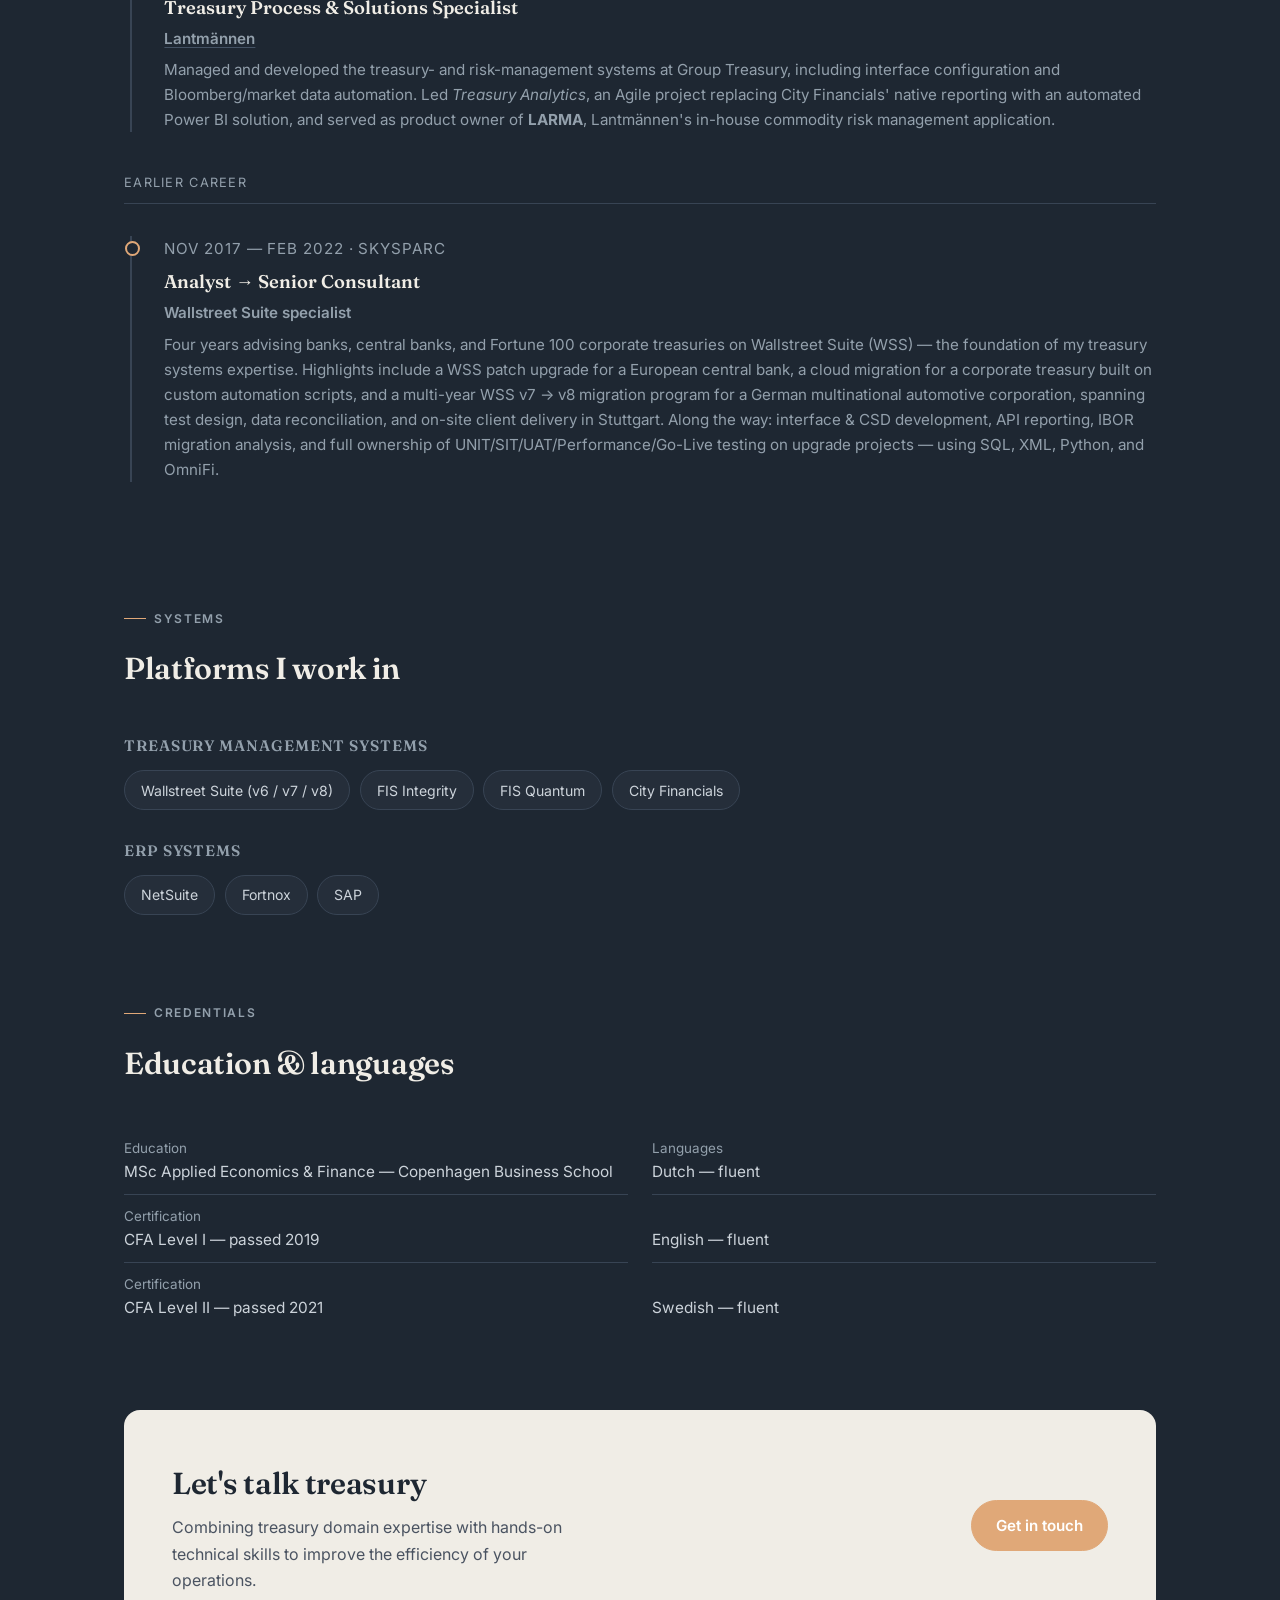
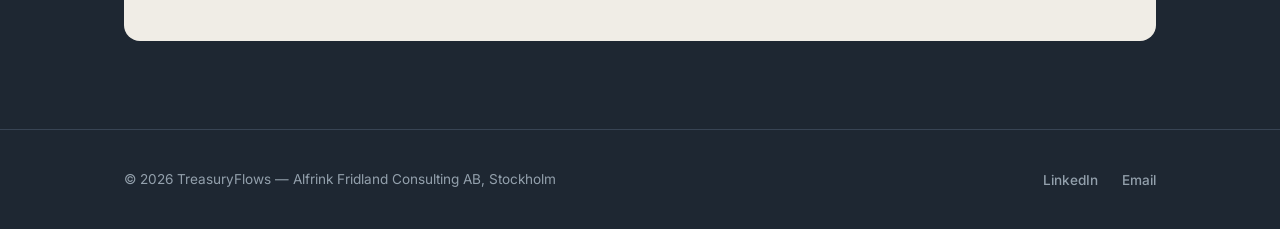
==== commit 48ec83e0: "Link client names to their websites Klarna, EP Bank, Arelion, Lantmännen, and SkySparc on the home p" ====
--- a/about.html
+++ b/about.html
@@ -69,10 +69,10 @@
         <p class="timeline-org">TreasuryFlows</p>
         <p>Bringing automation to treasury operations as an independent interim consultant, working directly with corporate treasury and bank clients including:</p>
         <ul>
-          <li>Treasury System Engineer — <strong>Klarna</strong></li>
-          <li>SWIFT / Payment Systems Specialist &amp; Project Manager — <strong>EP Bank</strong> (ISO 20022 / NPC migration)</li>
-          <li>Treasury System Manager — <strong>Arelion</strong></li>
-          <li>Financial System Specialist — <strong>SkySparc</strong>, on assignment for a long-standing client: third-party integrations (Bloomberg, Reuters), process automation, static/market data, interface design, and Wallstreet Suite 7.4 administration</li>
+          <li>Treasury System Engineer — <a class="client-link" href="https://www.klarna.com" target="_blank" rel="noopener"><strong>Klarna</strong></a></li>
+          <li>SWIFT / Payment Systems Specialist &amp; Project Manager — <a class="client-link" href="https://www.epbank.se" target="_blank" rel="noopener"><strong>EP Bank</strong></a> (ISO 20022 / NPC migration)</li>
+          <li>Treasury System Manager — <a class="client-link" href="https://www.arelion.com" target="_blank" rel="noopener"><strong>Arelion</strong></a></li>
+          <li>Financial System Specialist — <a class="client-link" href="https://www.skysparc.com" target="_blank" rel="noopener"><strong>SkySparc</strong></a>, on assignment for a long-standing client: third-party integrations (Bloomberg, Reuters), process automation, static/market data, interface design, and Wallstreet Suite 7.4 administration</li>
         </ul>
         <p>Selected recent work: an accounting interface between FIS Integrity and NetSuite, an IBOR transition project, a SWIFT payment interface build, and automated risk reporting.</p>
       </div>
@@ -80,14 +80,14 @@
       <div class="timeline-item">
         <p class="timeline-meta">Jan 2023 — Present · Freelance</p>
         <h3>Treasury System Advisor</h3>
-        <p class="timeline-org">Treasury Love AB</p>
+        <p class="timeline-org"><a class="client-link" href="https://www.treasurylove.com" target="_blank" rel="noopener">Treasury Love AB</a></p>
         <p>Advisory role on treasury systems IT.</p>
       </div>
 
       <div class="timeline-item">
         <p class="timeline-meta">Mar 2022 — Apr 2023 · Full-time</p>
         <h3>Treasury Process &amp; Solutions Specialist</h3>
-        <p class="timeline-org">Lantmännen</p>
+        <p class="timeline-org"><a class="client-link" href="https://www.lantmannen.com" target="_blank" rel="noopener">Lantmännen</a></p>
         <p>Managed and developed the treasury- and risk-management systems at Group Treasury, including interface configuration and Bloomberg/market data automation. Led <em>Treasury Analytics</em>, an Agile project replacing City Financials' native reporting with an automated Power BI solution, and served as product owner of <strong>LARMA</strong>, Lantmännen's in-house commodity risk management application.</p>
       </div>
     </div>
--- a/styles.css
+++ b/styles.css
@@ -1,24 +1,24 @@
 /* TreasuryFlows — shared styles */
 
 :root {
-  --ink: #f2ede2;
-  --ink-2: #dcd5c6;
-  --ink-soft: #9aa7b2;
-  --cream: #14181f;
-  --cream-2: #1d232c;
-  --paper: #1a1f27;
-  --copper: #d99a6c;
-  --copper-dark: #e0ac85;
-  --sage: #8fb098;
-  --sage-tint: #182420;
-  --text: #ccd2d8;
-  --text-muted: #8790a0;
-  --border: #2c333d;
-  --border-soft: #363f4b;
+  --ink: #f0ede6;
+  --ink-2: #d9d4c8;
+  --ink-soft: #aab5c0;
+  --cream: #1e2732;
+  --cream-2: #29333f;
+  --paper: #252e3a;
+  --copper: #e0a878;
+  --copper-dark: #eab68a;
+  --sage: #93b79c;
+  --sage-tint: #212d28;
+  --text: #ccd3da;
+  --text-muted: #93a0ac;
+  --border: #384454;
+  --border-soft: #445264;
   --max-width: 1080px;
   --radius: 10px;
-  --shadow-sm: 0 1px 2px rgba(0, 0, 0, 0.35);
-  --shadow-md: 0 18px 40px -16px rgba(0, 0, 0, 0.55);
+  --shadow-sm: 0 1px 2px rgba(0, 0, 0, 0.25);
+  --shadow-md: 0 18px 40px -16px rgba(0, 0, 0, 0.4);
   --ease: cubic-bezier(0.16, 1, 0.3, 1);
 }
 
@@ -88,7 +88,7 @@
   position: sticky;
   top: 0;
   z-index: 50;
-  background: rgba(20, 24, 31, 0.86);
+  background: rgba(30, 39, 50, 0.86);
   backdrop-filter: blur(10px);
   -webkit-backdrop-filter: blur(10px);
   border-bottom: 1px solid transparent;
@@ -310,37 +310,19 @@
   position: relative;
   padding: 5rem 0 4rem;
   overflow: hidden;
-}
-
-.hero-flows {
+  background:
+    radial-gradient(60% 55% at 82% 8%, rgba(224, 168, 120, 0.16), transparent 60%),
+    radial-gradient(45% 45% at 96% 60%, rgba(147, 183, 156, 0.12), transparent 65%);
+}
+
+.hero-network {
   position: absolute;
-  top: -10%;
-  right: -8%;
-  width: 620px;
-  max-width: 65vw;
-  opacity: 0.55;
+  inset: 0;
+  width: 100%;
+  height: 100%;
+  z-index: 0;
+  opacity: 0.7;
   pointer-events: none;
-  z-index: 0;
-}
-
-.hero-flows path {
-  stroke-dasharray: 6 10;
-  animation: flow 26s linear infinite;
-}
-
-.hero-flows path:nth-child(2) {
-  animation-duration: 32s;
-  animation-direction: reverse;
-}
-
-.hero-flows path:nth-child(3) {
-  animation-duration: 20s;
-}
-
-@keyframes flow {
-  to {
-    stroke-dashoffset: -400;
-  }
 }
 
 .hero-inner {
@@ -502,6 +484,19 @@
   background: var(--border);
   margin-left: 1rem;
   vertical-align: middle;
+}
+
+.client-link {
+  color: inherit;
+  text-decoration: underline;
+  text-decoration-color: var(--border-soft);
+  text-underline-offset: 3px;
+  transition: color 0.2s var(--ease), text-decoration-color 0.2s var(--ease);
+}
+
+.client-link:hover {
+  color: var(--copper-dark);
+  text-decoration-color: var(--copper);
 }
 
 /* Buttons / CTA */
@@ -943,8 +938,8 @@
     align-items: flex-start;
   }
 
-  .hero-flows {
-    opacity: 0.35;
+  .hero-network {
+    opacity: 0.45;
   }
 }
 
